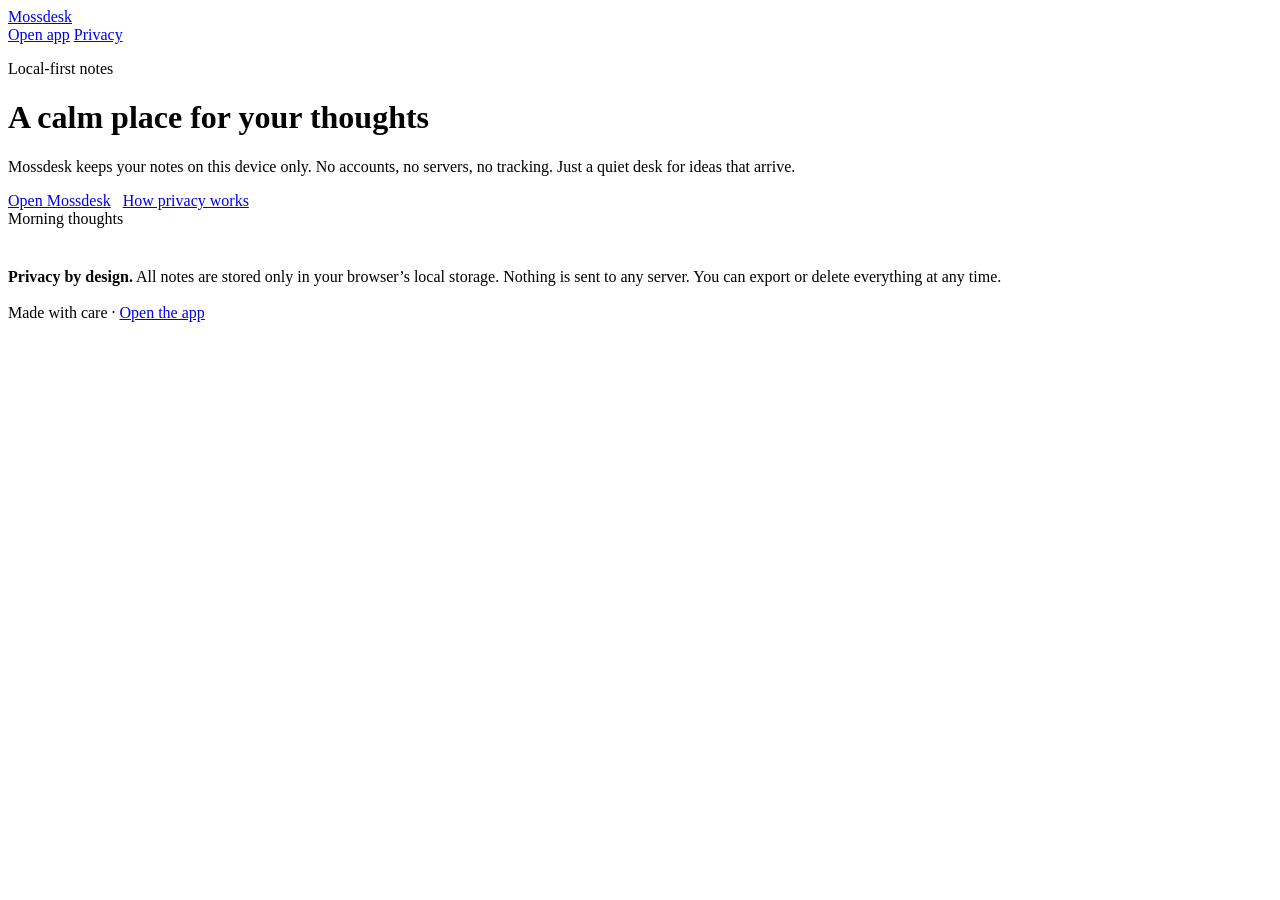
==== index.html @ 03d0a764 "Add files via upload" ====
<!DOCTYPE html>
<html lang="en">
<head>
  <meta charset="UTF-8" />
  <meta name="viewport" content="width=device-width, initial-scale=1" />
  <title>Mossdesk — A calm place for your thoughts</title>
  <meta name="description" content="Mossdesk is a quiet, local-first notes app. Your thoughts stay on your device. No accounts, no tracking, no cloud." />
  <link rel="preconnect" href="https://fonts.googleapis.com" />
  <link rel="preconnect" href="https://fonts.gstatic.com" crossorigin />
  <link href="https://fonts.googleapis.com/css2?family=Fraunces:opsz,wght@9..144,400;9..144,500;9..144,600&family=Source+Sans+3:wght@400;500;600&display=swap" rel="stylesheet" />
  <link rel="stylesheet" href="css/styles.css" />
</head>
<body>
  <div class="landing">
    <header class="landing-header">
      <a href="index.html" class="logo">Moss<span>desk</span></a>
      <nav class="landing-nav">
        <a href="app.html">Open app</a>
        <a href="#privacy">Privacy</a>
      </nav>
    </header>

    <main class="hero">
      <div class="hero-content">
        <p class="hero-eyebrow">Local-first notes</p>
        <h1>A calm place for your thoughts</h1>
        <p>
          Mossdesk keeps your notes on this device only.
          No accounts, no servers, no tracking.
          Just a quiet desk for ideas that arrive.
        </p>
        <div style="display: flex; gap: 0.75rem; flex-wrap: wrap;">
          <a href="app.html" class="btn btn-primary">Open Mossdesk</a>
          <a href="#privacy" class="btn btn-ghost">How privacy works</a>
        </div>
      </div>

      <div class="hero-visual" aria-hidden="true">
        <div class="hero-visual-header">
          <div class="hero-visual-dot"></div>
          <div class="hero-visual-dot"></div>
          <div class="hero-visual-dot"></div>
        </div>
        <div class="hero-visual-body">
          <div class="hero-note-title">Morning thoughts</div>
          <div class="hero-line long"></div>
          <div class="hero-line medium"></div>
          <div class="hero-line long"></div>
          <div class="hero-line short"></div>
          <div style="height: 1.5rem;"></div>
          <div class="hero-line medium"></div>
          <div class="hero-line long"></div>
          <div class="hero-line short"></div>
        </div>
      </div>
    </main>

    <footer class="landing-footer" id="privacy">
      <p>
        <strong>Privacy by design.</strong>
        All notes are stored only in your browser’s local storage.
        Nothing is sent to any server. You can export or delete everything at any time.
        <br /><br />
        Made with care · <a href="app.html">Open the app</a>
      </p>
    </footer>
  </div>
</body>
</html>
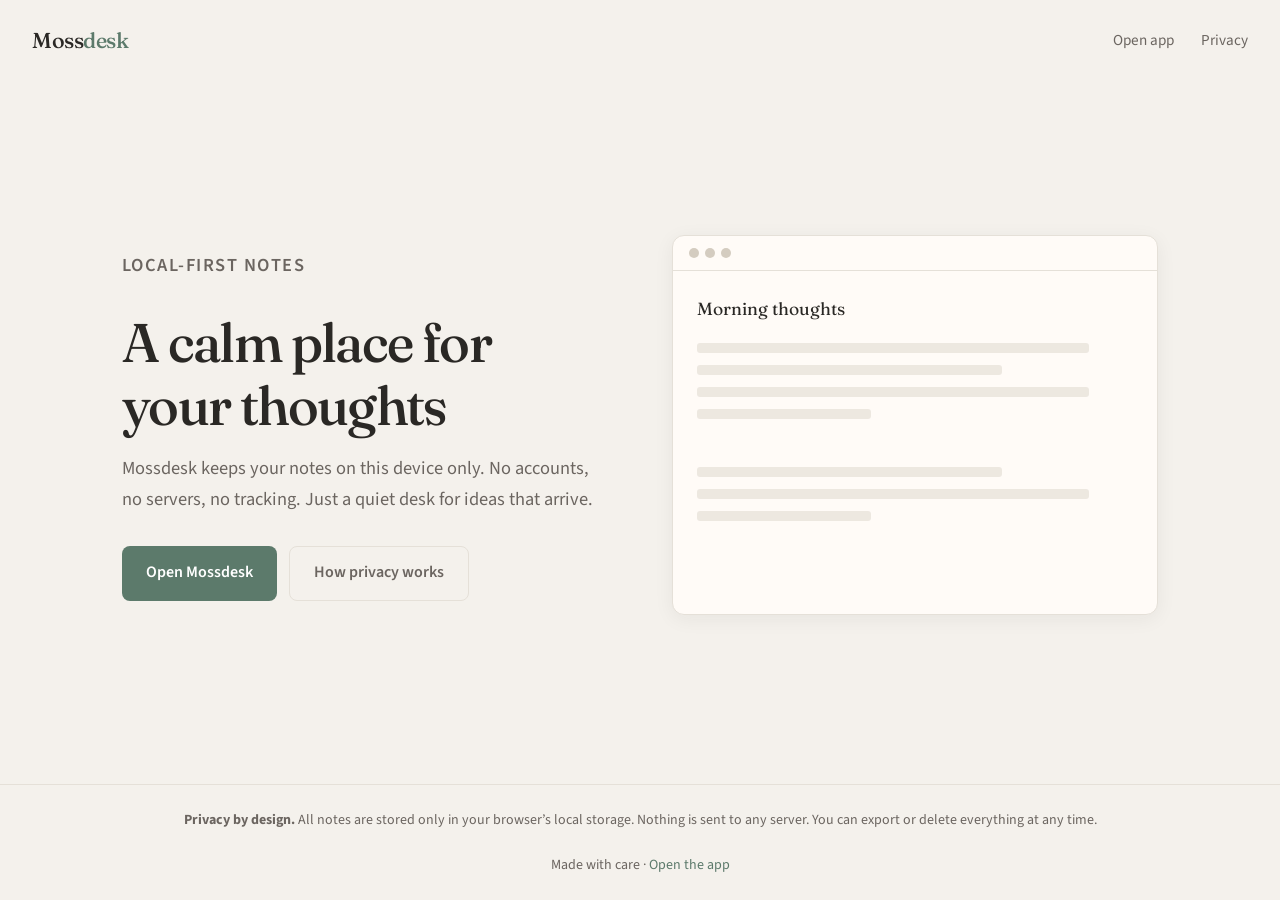
==== commit e73b6099: "Update index.html" ====
--- a/index.html
+++ b/index.html
@@ -8,7 +8,7 @@
   <link rel="preconnect" href="https://fonts.googleapis.com" />
   <link rel="preconnect" href="https://fonts.gstatic.com" crossorigin />
   <link href="https://fonts.googleapis.com/css2?family=Fraunces:opsz,wght@9..144,400;9..144,500;9..144,600&family=Source+Sans+3:wght@400;500;600&display=swap" rel="stylesheet" />
-  <link rel="stylesheet" href="css/styles.css" />
+  <link rel="stylesheet" href="styles.css" />
 </head>
 <body>
   <div class="landing">
@@ -66,4 +66,4 @@
     </footer>
   </div>
 </body>
-</html>+</html>
--- a/styles.css
+++ b/styles.css
@@ -0,0 +1,593 @@
+/* Mossdesk — Design tokens & styles
+   Calm, human, intentional. No AI defaults. */
+
+:root {
+  /* Color system — warm linen + muted sage */
+  --bg: #F4F1EC;
+  --surface: #FFFBF7;
+  --surface-elevated: #FFFFFF;
+  --text: #2A2825;
+  --text-muted: #6B6560;
+  --accent: #5C7A6B;
+  --accent-hover: #4A6557;
+  --accent-soft: #E8F0EC;
+  --border: #E5E0D8;
+  --border-strong: #D4CCC0;
+  --danger: #A65D4E;
+  --danger-soft: #F8EDE9;
+  --shadow-soft: 0 1px 3px rgba(42, 40, 37, 0.04), 0 4px 12px rgba(42, 40, 37, 0.03);
+  --shadow-lift: 0 4px 20px rgba(42, 40, 37, 0.06);
+
+  /* Typography */
+  --font-display: "Fraunces", Georgia, "Times New Roman", serif;
+  --font-body: "Source Sans 3", system-ui, -apple-system, sans-serif;
+  --font-mono: "IBM Plex Mono", ui-monospace, monospace;
+
+  /* Spacing scale */
+  --space-1: 0.25rem;
+  --space-2: 0.5rem;
+  --space-3: 0.75rem;
+  --space-4: 1rem;
+  --space-5: 1.5rem;
+  --space-6: 2rem;
+  --space-7: 3rem;
+  --space-8: 4rem;
+
+  /* Radii — soft but not bubbly */
+  --radius-sm: 4px;
+  --radius-md: 8px;
+  --radius-lg: 12px;
+
+  /* Transitions */
+  --ease: cubic-bezier(0.25, 0.1, 0.25, 1);
+}
+
+*,
+*::before,
+*::after {
+  box-sizing: border-box;
+  margin: 0;
+  padding: 0;
+}
+
+html {
+  font-size: 16px;
+  -webkit-font-smoothing: antialiased;
+  -moz-osx-font-smoothing: grayscale;
+}
+
+body {
+  font-family: var(--font-body);
+  background: var(--bg);
+  color: var(--text);
+  line-height: 1.6;
+  min-height: 100vh;
+}
+
+/* ---------- Landing page ---------- */
+
+.landing {
+  min-height: 100vh;
+  display: flex;
+  flex-direction: column;
+}
+
+.landing-header {
+  padding: var(--space-5) var(--space-6);
+  display: flex;
+  justify-content: space-between;
+  align-items: center;
+}
+
+.logo {
+  font-family: var(--font-display);
+  font-size: 1.35rem;
+  font-weight: 500;
+  color: var(--text);
+  text-decoration: none;
+  letter-spacing: -0.02em;
+}
+
+.logo span {
+  color: var(--accent);
+}
+
+.landing-nav a {
+  color: var(--text-muted);
+  text-decoration: none;
+  font-size: 0.95rem;
+  margin-left: var(--space-5);
+  transition: color 0.2s var(--ease);
+}
+
+.landing-nav a:hover {
+  color: var(--text);
+}
+
+.hero {
+  flex: 1;
+  display: grid;
+  grid-template-columns: 1fr 1fr;
+  gap: var(--space-8);
+  align-items: center;
+  padding: var(--space-7) var(--space-6) var(--space-8);
+  max-width: 1100px;
+  margin: 0 auto;
+  width: 100%;
+}
+
+.hero-content {
+  max-width: 480px;
+}
+
+.hero-eyebrow {
+  font-size: 0.85rem;
+  text-transform: uppercase;
+  letter-spacing: 0.08em;
+  color: var(--accent);
+  margin-bottom: var(--space-3);
+  font-weight: 600;
+}
+
+.hero h1 {
+  font-family: var(--font-display);
+  font-size: clamp(2.4rem, 5vw, 3.4rem);
+  font-weight: 500;
+  line-height: 1.15;
+  letter-spacing: -0.03em;
+  margin-bottom: var(--space-4);
+  color: var(--text);
+}
+
+.hero p {
+  font-size: 1.15rem;
+  color: var(--text-muted);
+  margin-bottom: var(--space-6);
+  line-height: 1.65;
+}
+
+.btn {
+  display: inline-flex;
+  align-items: center;
+  gap: var(--space-2);
+  padding: 0.85rem 1.5rem;
+  font-family: var(--font-body);
+  font-size: 1rem;
+  font-weight: 600;
+  border: none;
+  border-radius: var(--radius-md);
+  cursor: pointer;
+  text-decoration: none;
+  transition: background 0.2s var(--ease), transform 0.15s var(--ease);
+}
+
+.btn-primary {
+  background: var(--accent);
+  color: #fff;
+}
+
+.btn-primary:hover {
+  background: var(--accent-hover);
+  transform: translateY(-1px);
+}
+
+.btn-ghost {
+  background: transparent;
+  color: var(--text-muted);
+  border: 1px solid var(--border);
+}
+
+.btn-ghost:hover {
+  border-color: var(--border-strong);
+  color: var(--text);
+}
+
+.hero-visual {
+  position: relative;
+  height: 380px;
+  background: var(--surface);
+  border-radius: var(--radius-lg);
+  border: 1px solid var(--border);
+  box-shadow: var(--shadow-lift);
+  overflow: hidden;
+  display: flex;
+  flex-direction: column;
+}
+
+.hero-visual-header {
+  padding: var(--space-3) var(--space-4);
+  border-bottom: 1px solid var(--border);
+  display: flex;
+  gap: 6px;
+}
+
+.hero-visual-dot {
+  width: 10px;
+  height: 10px;
+  border-radius: 50%;
+  background: var(--border-strong);
+}
+
+.hero-visual-body {
+  flex: 1;
+  padding: var(--space-5);
+  display: flex;
+  flex-direction: column;
+  gap: var(--space-3);
+}
+
+.hero-line {
+  height: 10px;
+  background: var(--border);
+  border-radius: 3px;
+  opacity: 0.7;
+}
+
+.hero-line.short { width: 40%; }
+.hero-line.medium { width: 70%; }
+.hero-line.long { width: 90%; }
+
+.hero-note-title {
+  font-family: var(--font-display);
+  font-size: 1.1rem;
+  color: var(--text);
+  margin-bottom: var(--space-2);
+}
+
+.landing-footer {
+  padding: var(--space-5) var(--space-6);
+  text-align: center;
+  font-size: 0.875rem;
+  color: var(--text-muted);
+  border-top: 1px solid var(--border);
+}
+
+.landing-footer a {
+  color: var(--accent);
+  text-decoration: none;
+}
+
+/* ---------- App shell ---------- */
+
+.app {
+  display: grid;
+  grid-template-columns: 280px 1fr;
+  height: 100vh;
+  overflow: hidden;
+}
+
+/* Sidebar */
+.sidebar {
+  background: var(--surface);
+  border-right: 1px solid var(--border);
+  display: flex;
+  flex-direction: column;
+  min-width: 0;
+}
+
+.sidebar-header {
+  padding: var(--space-4) var(--space-4) var(--space-3);
+  display: flex;
+  align-items: center;
+  justify-content: space-between;
+  gap: var(--space-3);
+}
+
+.sidebar-logo {
+  font-family: var(--font-display);
+  font-size: 1.15rem;
+  font-weight: 500;
+  color: var(--text);
+  text-decoration: none;
+  letter-spacing: -0.02em;
+}
+
+.sidebar-logo span {
+  color: var(--accent);
+}
+
+.btn-icon {
+  width: 36px;
+  height: 36px;
+  display: flex;
+  align-items: center;
+  justify-content: center;
+  border: 1px solid var(--border);
+  background: var(--surface-elevated);
+  border-radius: var(--radius-md);
+  cursor: pointer;
+  color: var(--text-muted);
+  transition: all 0.15s var(--ease);
+}
+
+.btn-icon:hover {
+  border-color: var(--accent);
+  color: var(--accent);
+  background: var(--accent-soft);
+}
+
+.btn-icon svg {
+  width: 18px;
+  height: 18px;
+}
+
+.search-wrap {
+  padding: 0 var(--space-4) var(--space-3);
+}
+
+.search-input {
+  width: 100%;
+  padding: 0.6rem 0.85rem;
+  font-family: var(--font-body);
+  font-size: 0.9rem;
+  border: 1px solid var(--border);
+  border-radius: var(--radius-md);
+  background: var(--bg);
+  color: var(--text);
+  outline: none;
+  transition: border-color 0.15s var(--ease);
+}
+
+.search-input::placeholder {
+  color: var(--text-muted);
+}
+
+.search-input:focus {
+  border-color: var(--accent);
+}
+
+.notes-list {
+  flex: 1;
+  overflow-y: auto;
+  padding: var(--space-2) var(--space-3) var(--space-4);
+}
+
+.note-item {
+  padding: var(--space-3) var(--space-3);
+  border-radius: var(--radius-md);
+  cursor: pointer;
+  margin-bottom: 2px;
+  transition: background 0.15s var(--ease);
+  border: 1px solid transparent;
+}
+
+.note-item:hover {
+  background: var(--bg);
+}
+
+.note-item.active {
+  background: var(--accent-soft);
+  border-color: transparent;
+}
+
+.note-item-title {
+  font-size: 0.95rem;
+  font-weight: 600;
+  color: var(--text);
+  white-space: nowrap;
+  overflow: hidden;
+  text-overflow: ellipsis;
+  margin-bottom: 2px;
+}
+
+.note-item-preview {
+  font-size: 0.8rem;
+  color: var(--text-muted);
+  white-space: nowrap;
+  overflow: hidden;
+  text-overflow: ellipsis;
+}
+
+.note-item-date {
+  font-size: 0.75rem;
+  color: var(--text-muted);
+  margin-top: 4px;
+  opacity: 0.8;
+}
+
+.empty-list {
+  padding: var(--space-6) var(--space-4);
+  text-align: center;
+  color: var(--text-muted);
+  font-size: 0.9rem;
+  line-height: 1.5;
+}
+
+.sidebar-footer {
+  padding: var(--space-3) var(--space-4);
+  border-top: 1px solid var(--border);
+  display: flex;
+  gap: var(--space-2);
+}
+
+.sidebar-footer .btn {
+  flex: 1;
+  justify-content: center;
+  padding: 0.55rem 0.75rem;
+  font-size: 0.85rem;
+}
+
+/* Editor area */
+.editor-area {
+  display: flex;
+  flex-direction: column;
+  background: var(--bg);
+  min-width: 0;
+}
+
+.editor-toolbar {
+  padding: var(--space-3) var(--space-5);
+  display: flex;
+  align-items: center;
+  justify-content: space-between;
+  border-bottom: 1px solid var(--border);
+  background: var(--surface);
+  gap: var(--space-3);
+}
+
+.editor-meta {
+  font-size: 0.8rem;
+  color: var(--text-muted);
+}
+
+.editor-actions {
+  display: flex;
+  gap: var(--space-2);
+}
+
+.editor-body {
+  flex: 1;
+  display: flex;
+  flex-direction: column;
+  padding: var(--space-6) var(--space-7);
+  overflow-y: auto;
+  max-width: 720px;
+  width: 100%;
+  margin: 0 auto;
+}
+
+.note-title-input {
+  font-family: var(--font-display);
+  font-size: 1.85rem;
+  font-weight: 500;
+  border: none;
+  background: transparent;
+  color: var(--text);
+  outline: none;
+  width: 100%;
+  margin-bottom: var(--space-4);
+  letter-spacing: -0.02em;
+  line-height: 1.25;
+}
+
+.note-title-input::placeholder {
+  color: var(--border-strong);
+}
+
+.note-content {
+  flex: 1;
+  font-family: var(--font-body);
+  font-size: 1.05rem;
+  line-height: 1.7;
+  border: none;
+  background: transparent;
+  color: var(--text);
+  outline: none;
+  resize: none;
+  width: 100%;
+  min-height: 300px;
+}
+
+.note-content::placeholder {
+  color: var(--text-muted);
+  opacity: 0.7;
+}
+
+.empty-editor {
+  flex: 1;
+  display: flex;
+  flex-direction: column;
+  align-items: center;
+  justify-content: center;
+  text-align: center;
+  padding: var(--space-8);
+  color: var(--text-muted);
+}
+
+.empty-editor h2 {
+  font-family: var(--font-display);
+  font-size: 1.5rem;
+  font-weight: 500;
+  color: var(--text);
+  margin-bottom: var(--space-3);
+}
+
+.empty-editor p {
+  max-width: 320px;
+  margin-bottom: var(--space-5);
+  line-height: 1.55;
+}
+
+/* Privacy note */
+.privacy-badge {
+  font-size: 0.75rem;
+  color: var(--text-muted);
+  display: flex;
+  align-items: center;
+  gap: 6px;
+}
+
+.privacy-badge::before {
+  content: "";
+  width: 6px;
+  height: 6px;
+  border-radius: 50%;
+  background: var(--accent);
+}
+
+/* Responsive */
+@media (max-width: 800px) {
+  .hero {
+    grid-template-columns: 1fr;
+    padding: var(--space-6) var(--space-4);
+  }
+
+  .hero-visual {
+    display: none;
+  }
+
+  .app {
+    grid-template-columns: 1fr;
+  }
+
+  .sidebar {
+    position: fixed;
+    inset: 0;
+    z-index: 100;
+    transform: translateX(-100%);
+    transition: transform 0.25s var(--ease);
+    width: 85%;
+    max-width: 320px;
+  }
+
+  .sidebar.open {
+    transform: translateX(0);
+  }
+
+  .editor-body {
+    padding: var(--space-5) var(--space-4);
+  }
+
+  .mobile-menu-btn {
+    display: flex !important;
+  }
+}
+
+.mobile-menu-btn {
+  display: none;
+}
+
+/* Overlay for mobile sidebar */
+.sidebar-overlay {
+  display: none;
+  position: fixed;
+  inset: 0;
+  background: rgba(42, 40, 37, 0.3);
+  z-index: 99;
+}
+
+.sidebar-overlay.visible {
+  display: block;
+}
+
+/* Utility */
+.sr-only {
+  position: absolute;
+  width: 1px;
+  height: 1px;
+  padding: 0;
+  margin: -1px;
+  overflow: hidden;
+  clip: rect(0, 0, 0, 0);
+  border: 0;
+}
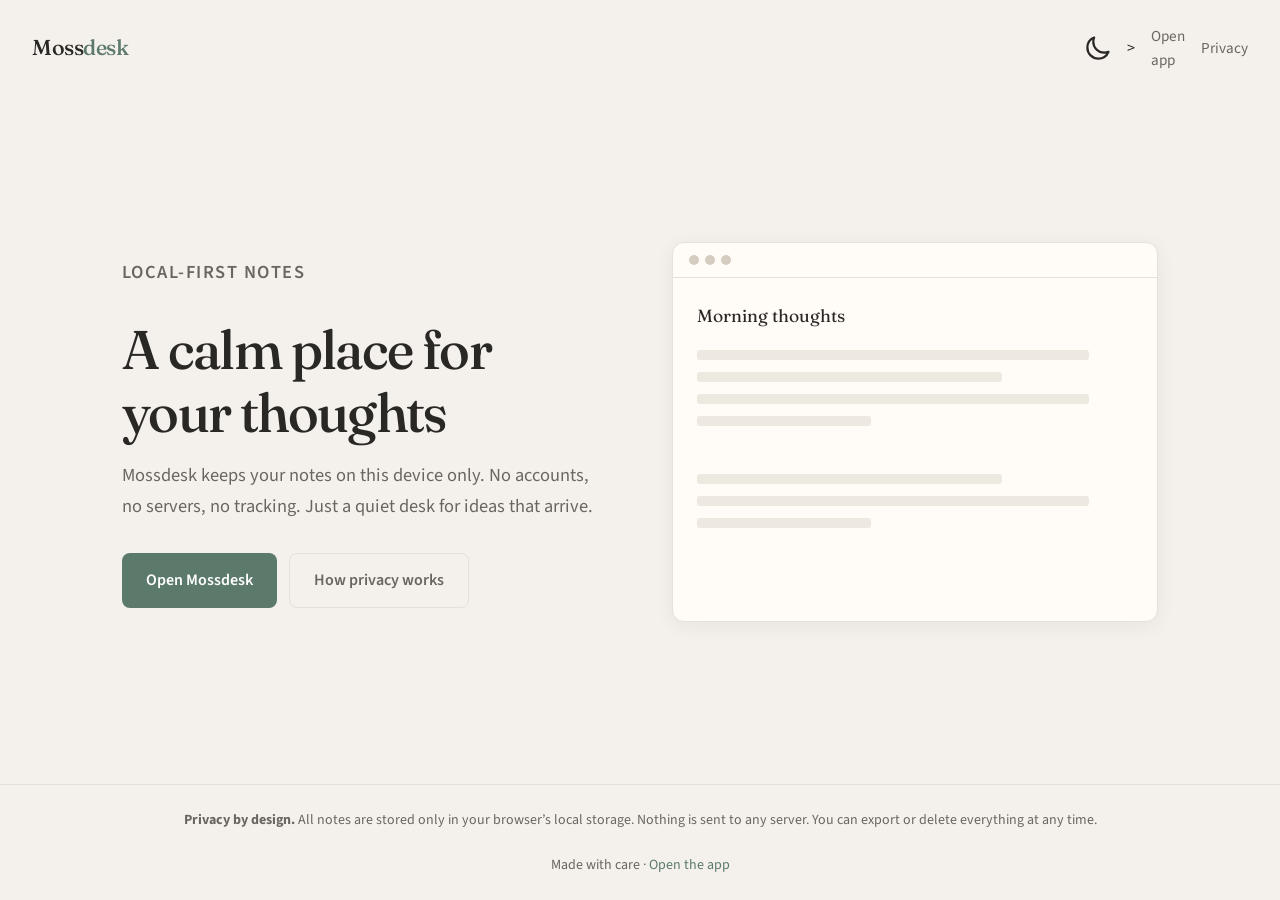
==== commit f39b5b90: "Update index.html" ====
--- a/index.html
+++ b/index.html
@@ -14,7 +14,11 @@
   <div class="landing">
     <header class="landing-header">
       <a href="index.html" class="logo">Moss<span>desk</span></a>
-      <nav class="landing-nav">
+      <nav class="landing-nav"<button class="theme-toggle" data-theme-toggle title="Toggle dark mode" aria-label="Toggle dark mode">
+  <svg xmlns="http://www.w3.org/2000/svg" fill="none" viewBox="0 0 24 24" stroke="currentColor" stroke-width="2">
+    <path stroke-linecap="round" stroke-linejoin="round" d="M21.752 15.002A9.72 9.72 0 0118 15.75c-5.385 0-9.75-4.365-9.75-9.75 0-1.33.266-2.597.748-3.752A9.753 9.753 0 003 11.25C3 16.635 7.365 21 12.75 21a9.753 9.753 0 009.002-5.998z" />
+  </svg>
+</button>>
         <a href="app.html">Open app</a>
         <a href="#privacy">Privacy</a>
       </nav>
--- a/styles.css
+++ b/styles.css
@@ -1,8 +1,8 @@
 /* Mossdesk — Design tokens & styles
-   Calm, human, intentional. No AI defaults. */
+   Calm, human, intentional. With dark mode. */
 
 :root {
-  /* Color system — warm linen + muted sage */
+  /* Light theme (default) */
   --bg: #F4F1EC;
   --surface: #FFFBF7;
   --surface-elevated: #FFFFFF;
@@ -18,12 +18,10 @@
   --shadow-soft: 0 1px 3px rgba(42, 40, 37, 0.04), 0 4px 12px rgba(42, 40, 37, 0.03);
   --shadow-lift: 0 4px 20px rgba(42, 40, 37, 0.06);
 
-  /* Typography */
   --font-display: "Fraunces", Georgia, "Times New Roman", serif;
   --font-body: "Source Sans 3", system-ui, -apple-system, sans-serif;
   --font-mono: "IBM Plex Mono", ui-monospace, monospace;
 
-  /* Spacing scale */
   --space-1: 0.25rem;
   --space-2: 0.5rem;
   --space-3: 0.75rem;
@@ -33,13 +31,49 @@
   --space-7: 3rem;
   --space-8: 4rem;
 
-  /* Radii — soft but not bubbly */
   --radius-sm: 4px;
   --radius-md: 8px;
   --radius-lg: 12px;
 
-  /* Transitions */
   --ease: cubic-bezier(0.25, 0.1, 0.25, 1);
+}
+
+/* Dark theme */
+[data-theme="dark"] {
+  --bg: #1C1B19;
+  --surface: #252320;
+  --surface-elevated: #2E2C29;
+  --text: #F0EDE8;
+  --text-muted: #A09A92;
+  --accent: #7A9A88;
+  --accent-hover: #8FAE9C;
+  --accent-soft: #2A332E;
+  --border: #3A3732;
+  --border-strong: #4A4640;
+  --danger: #C47A6C;
+  --danger-soft: #3A2A26;
+  --shadow-soft: 0 1px 3px rgba(0, 0, 0, 0.2), 0 4px 12px rgba(0, 0, 0, 0.15);
+  --shadow-lift: 0 4px 20px rgba(0, 0, 0, 0.25);
+}
+
+/* Respect system preference if no manual choice yet */
+@media (prefers-color-scheme: dark) {
+  :root:not([data-theme="light"]) {
+    --bg: #1C1B19;
+    --surface: #252320;
+    --surface-elevated: #2E2C29;
+    --text: #F0EDE8;
+    --text-muted: #A09A92;
+    --accent: #7A9A88;
+    --accent-hover: #8FAE9C;
+    --accent-soft: #2A332E;
+    --border: #3A3732;
+    --border-strong: #4A4640;
+    --danger: #C47A6C;
+    --danger-soft: #3A2A26;
+    --shadow-soft: 0 1px 3px rgba(0, 0, 0, 0.2), 0 4px 12px rgba(0, 0, 0, 0.15);
+    --shadow-lift: 0 4px 20px rgba(0, 0, 0, 0.25);
+  }
 }
 
 *,
@@ -62,6 +96,7 @@
   color: var(--text);
   line-height: 1.6;
   min-height: 100vh;
+  transition: background 0.25s var(--ease), color 0.25s var(--ease);
 }
 
 /* ---------- Landing page ---------- */
@@ -92,16 +127,46 @@
   color: var(--accent);
 }
 
+.landing-nav {
+  display: flex;
+  align-items: center;
+  gap: var(--space-4);
+}
+
 .landing-nav a {
   color: var(--text-muted);
   text-decoration: none;
   font-size: 0.95rem;
-  margin-left: var(--space-5);
   transition: color 0.2s var(--ease);
 }
 
 .landing-nav a:hover {
   color: var(--text);
+}
+
+.theme-toggle {
+  width: 36px;
+  height: 36px;
+  display: flex;
+  align-items: center;
+  justify-content: center;
+  border: 1px solid var(--border);
+  background: var(--surface-elevated);
+  border-radius: var(--radius-md);
+  cursor: pointer;
+  color: var(--text-muted);
+  transition: all 0.15s var(--ease);
+}
+
+.theme-toggle:hover {
+  border-color: var(--accent);
+  color: var(--accent);
+  background: var(--accent-soft);
+}
+
+.theme-toggle svg {
+  width: 18px;
+  height: 18px;
 }
 
 .hero {
@@ -256,7 +321,6 @@
   overflow: hidden;
 }
 
-/* Sidebar */
 .sidebar {
   background: var(--surface);
   border-right: 1px solid var(--border);
@@ -407,7 +471,6 @@
   font-size: 0.85rem;
 }
 
-/* Editor area */
 .editor-area {
   display: flex;
   flex-direction: column;
@@ -433,6 +496,7 @@
 .editor-actions {
   display: flex;
   gap: var(--space-2);
+  align-items: center;
 }
 
 .editor-body {
@@ -508,7 +572,6 @@
   line-height: 1.55;
 }
 
-/* Privacy note */
 .privacy-badge {
   font-size: 0.75rem;
   color: var(--text-muted);
@@ -567,7 +630,6 @@
   display: none;
 }
 
-/* Overlay for mobile sidebar */
 .sidebar-overlay {
   display: none;
   position: fixed;
@@ -576,11 +638,14 @@
   z-index: 99;
 }
 
+[data-theme="dark"] .sidebar-overlay {
+  background: rgba(0, 0, 0, 0.5);
+}
+
 .sidebar-overlay.visible {
   display: block;
 }
 
-/* Utility */
 .sr-only {
   position: absolute;
   width: 1px;
@@ -590,4 +655,4 @@
   overflow: hidden;
   clip: rect(0, 0, 0, 0);
   border: 0;
-}+}
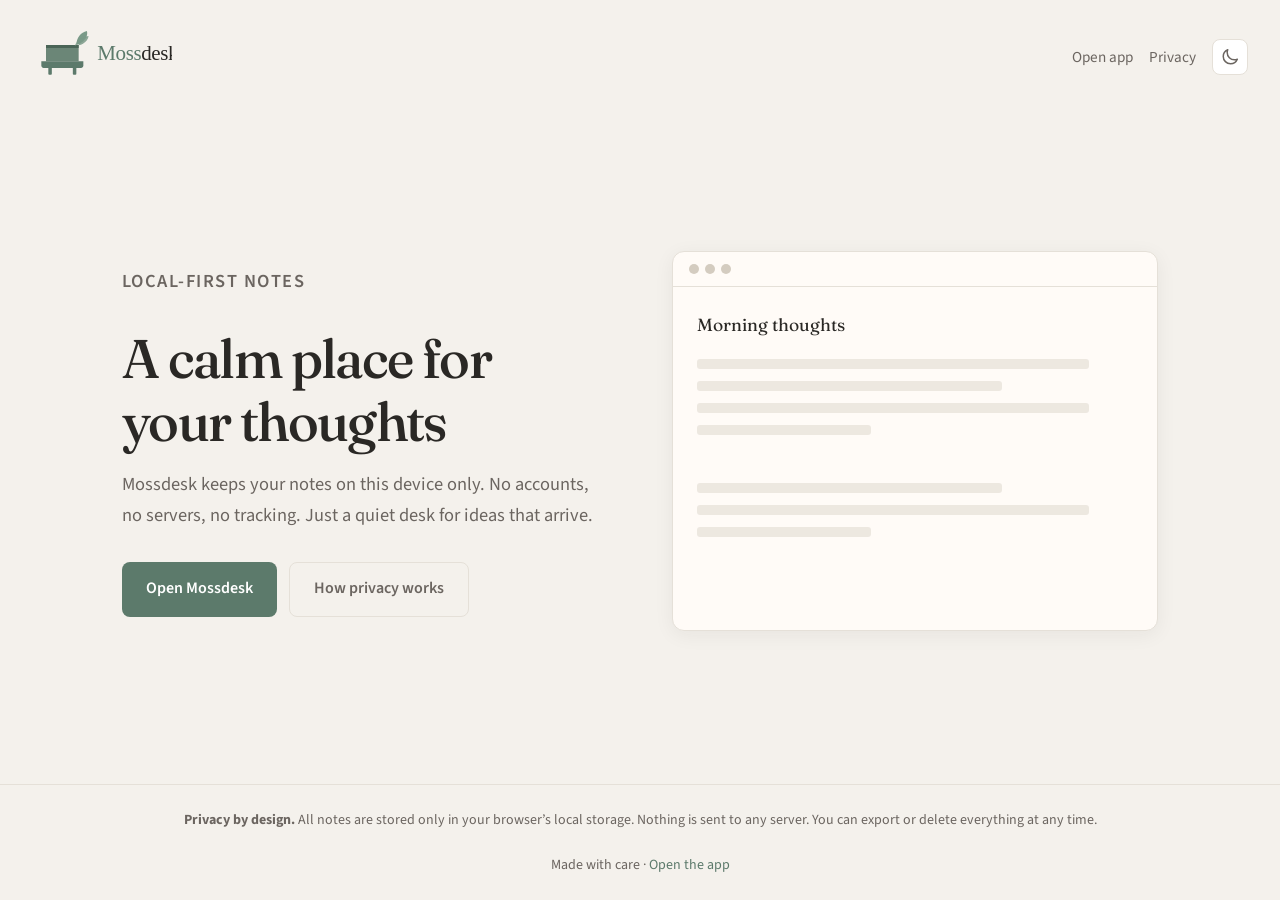
==== commit a4514d89: "Add Mossdesk logo (SVG) and integrate into landing + app headers. Fix broken theme-toggle markup." ====
--- a/index.html
+++ b/index.html
@@ -5,6 +5,7 @@
   <meta name="viewport" content="width=device-width, initial-scale=1" />
   <title>Mossdesk — A calm place for your thoughts</title>
   <meta name="description" content="Mossdesk is a quiet, local-first notes app. Your thoughts stay on your device. No accounts, no tracking, no cloud." />
+  <link rel="icon" href="logo.svg" type="image/svg+xml" />
   <link rel="preconnect" href="https://fonts.googleapis.com" />
   <link rel="preconnect" href="https://fonts.gstatic.com" crossorigin />
   <link href="https://fonts.googleapis.com/css2?family=Fraunces:opsz,wght@9..144,400;9..144,500;9..144,600&family=Source+Sans+3:wght@400;500;600&display=swap" rel="stylesheet" />
@@ -13,14 +14,17 @@
 <body>
   <div class="landing">
     <header class="landing-header">
-      <a href="index.html" class="logo">Moss<span>desk</span></a>
-      <nav class="landing-nav"<button class="theme-toggle" data-theme-toggle title="Toggle dark mode" aria-label="Toggle dark mode">
-  <svg xmlns="http://www.w3.org/2000/svg" fill="none" viewBox="0 0 24 24" stroke="currentColor" stroke-width="2">
-    <path stroke-linecap="round" stroke-linejoin="round" d="M21.752 15.002A9.72 9.72 0 0118 15.75c-5.385 0-9.75-4.365-9.75-9.75 0-1.33.266-2.597.748-3.752A9.753 9.753 0 003 11.25C3 16.635 7.365 21 12.75 21a9.753 9.753 0 009.002-5.998z" />
-  </svg>
-</button>>
+      <a href="index.html" class="logo" aria-label="Mossdesk home">
+        <img src="logo.svg" alt="Mossdesk" class="logo-img" width="140" height="56" />
+      </a>
+      <nav class="landing-nav">
         <a href="app.html">Open app</a>
         <a href="#privacy">Privacy</a>
+        <button class="theme-toggle" data-theme-toggle title="Toggle dark mode" aria-label="Toggle dark mode">
+          <svg xmlns="http://www.w3.org/2000/svg" fill="none" viewBox="0 0 24 24" stroke="currentColor" stroke-width="2">
+            <path stroke-linecap="round" stroke-linejoin="round" d="M21.752 15.002A9.72 9.72 0 0118 15.75c-5.385 0-9.75-4.365-9.75-9.75 0-1.33.266-2.597.748-3.752A9.753 9.753 0 003 11.25C3 16.635 7.365 21 12.75 21a9.753 9.753 0 009.002-5.998z" />
+          </svg>
+        </button>
       </nav>
     </header>
 
@@ -69,5 +73,31 @@
       </p>
     </footer>
   </div>
+
+  <script>
+    // Theme toggle (shared with app)
+    (function () {
+      function initTheme() {
+        const stored = localStorage.getItem("mossdesk-theme");
+        if (stored === "dark" || stored === "light") {
+          document.documentElement.setAttribute("data-theme", stored);
+        }
+      }
+      function toggleTheme() {
+        const current = document.documentElement.getAttribute("data-theme");
+        const systemDark = window.matchMedia("(prefers-color-scheme: dark)").matches;
+        let next;
+        if (current === "dark") next = "light";
+        else if (current === "light") next = "dark";
+        else next = systemDark ? "light" : "dark";
+        document.documentElement.setAttribute("data-theme", next);
+        localStorage.setItem("mossdesk-theme", next);
+      }
+      initTheme();
+      document.querySelectorAll("[data-theme-toggle]").forEach((btn) => {
+        btn.addEventListener("click", toggleTheme);
+      });
+    })();
+  </script>
 </body>
 </html>
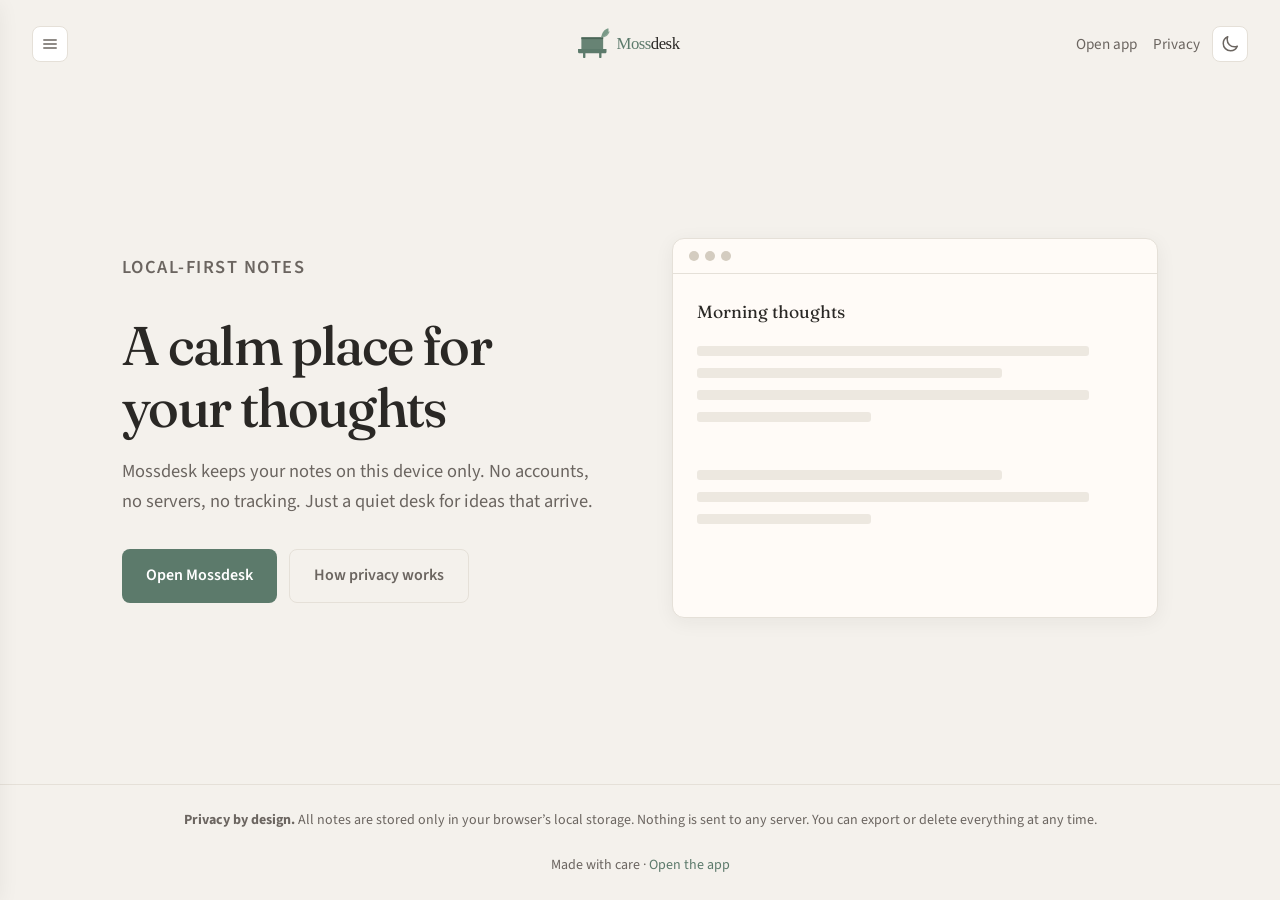
==== commit 47948e92: "Fix mobile header: centered logo, side menu for Open app / Privacy, prevent name cutoff" ====
--- a/index.html
+++ b/index.html
@@ -13,19 +13,45 @@
 </head>
 <body>
   <div class="landing">
+    <!-- Mobile side menu -->
+    <div id="nav-overlay" class="nav-overlay" hidden></div>
+    <aside id="side-nav" class="side-nav" aria-hidden="true">
+      <div class="side-nav-header">
+        <span class="side-nav-title">Menu</span>
+        <button id="nav-close" class="btn-icon" aria-label="Close menu">
+          <svg xmlns="http://www.w3.org/2000/svg" fill="none" viewBox="0 0 24 24" stroke="currentColor" stroke-width="2">
+            <path stroke-linecap="round" stroke-linejoin="round" d="M6 18L18 6M6 6l12 12" />
+          </svg>
+        </button>
+      </div>
+      <nav class="side-nav-links">
+        <a href="app.html" class="side-nav-link">Open app</a>
+        <a href="#privacy" class="side-nav-link" id="nav-privacy">Privacy</a>
+      </nav>
+    </aside>
+
     <header class="landing-header">
+      <button id="nav-open" class="btn-icon header-menu-btn" aria-label="Open menu">
+        <svg xmlns="http://www.w3.org/2000/svg" fill="none" viewBox="0 0 24 24" stroke="currentColor" stroke-width="2">
+          <path stroke-linecap="round" stroke-linejoin="round" d="M3.75 6.75h16.5M3.75 12h16.5m-16.5 5.25h16.5" />
+        </svg>
+      </button>
+
       <a href="index.html" class="logo" aria-label="Mossdesk home">
-        <img src="logo.svg" alt="Mossdesk" class="logo-img" width="140" height="56" />
+        <img src="logo.svg" alt="Mossdesk" class="logo-img" width="160" height="48" />
       </a>
-      <nav class="landing-nav">
-        <a href="app.html">Open app</a>
-        <a href="#privacy">Privacy</a>
+
+      <div class="header-right">
+        <nav class="landing-nav desktop-nav">
+          <a href="app.html">Open app</a>
+          <a href="#privacy">Privacy</a>
+        </nav>
         <button class="theme-toggle" data-theme-toggle title="Toggle dark mode" aria-label="Toggle dark mode">
           <svg xmlns="http://www.w3.org/2000/svg" fill="none" viewBox="0 0 24 24" stroke="currentColor" stroke-width="2">
             <path stroke-linecap="round" stroke-linejoin="round" d="M21.752 15.002A9.72 9.72 0 0118 15.75c-5.385 0-9.75-4.365-9.75-9.75 0-1.33.266-2.597.748-3.752A9.753 9.753 0 003 11.25C3 16.635 7.365 21 12.75 21a9.753 9.753 0 009.002-5.998z" />
           </svg>
         </button>
-      </nav>
+      </div>
     </header>
 
     <main class="hero">
@@ -75,8 +101,8 @@
   </div>
 
   <script>
-    // Theme toggle (shared with app)
     (function () {
+      // Theme
       function initTheme() {
         const stored = localStorage.getItem("mossdesk-theme");
         if (stored === "dark" || stored === "light") {
@@ -86,17 +112,36 @@
       function toggleTheme() {
         const current = document.documentElement.getAttribute("data-theme");
         const systemDark = window.matchMedia("(prefers-color-scheme: dark)").matches;
-        let next;
-        if (current === "dark") next = "light";
-        else if (current === "light") next = "dark";
-        else next = systemDark ? "light" : "dark";
+        let next = current === "dark" ? "light" : current === "light" ? "dark" : (systemDark ? "light" : "dark");
         document.documentElement.setAttribute("data-theme", next);
         localStorage.setItem("mossdesk-theme", next);
       }
       initTheme();
-      document.querySelectorAll("[data-theme-toggle]").forEach((btn) => {
-        btn.addEventListener("click", toggleTheme);
-      });
+      document.querySelectorAll("[data-theme-toggle]").forEach((btn) => btn.addEventListener("click", toggleTheme));
+
+      // Side nav
+      const sideNav = document.getElementById("side-nav");
+      const overlay = document.getElementById("nav-overlay");
+      const openBtn = document.getElementById("nav-open");
+      const closeBtn = document.getElementById("nav-close");
+
+      function openNav() {
+        sideNav.classList.add("open");
+        sideNav.setAttribute("aria-hidden", "false");
+        overlay.hidden = false;
+        overlay.classList.add("visible");
+      }
+      function closeNav() {
+        sideNav.classList.remove("open");
+        sideNav.setAttribute("aria-hidden", "true");
+        overlay.classList.remove("visible");
+        setTimeout(() => { overlay.hidden = true; }, 250);
+      }
+
+      openBtn.addEventListener("click", openNav);
+      closeBtn.addEventListener("click", closeNav);
+      overlay.addEventListener("click", closeNav);
+      document.getElementById("nav-privacy").addEventListener("click", closeNav);
     })();
   </script>
 </body>
--- a/styles.css
+++ b/styles.css
@@ -2,7 +2,6 @@
    Calm, human, intentional. With dark mode. */
 
 :root {
-  /* Light theme (default) */
   --bg: #F4F1EC;
   --surface: #FFFBF7;
   --surface-elevated: #FFFFFF;
@@ -34,11 +33,9 @@
   --radius-sm: 4px;
   --radius-md: 8px;
   --radius-lg: 12px;
-
   --ease: cubic-bezier(0.25, 0.1, 0.25, 1);
 }
 
-/* Dark theme */
 [data-theme="dark"] {
   --bg: #1C1B19;
   --surface: #252320;
@@ -56,7 +53,6 @@
   --shadow-lift: 0 4px 20px rgba(0, 0, 0, 0.25);
 }
 
-/* Respect system preference if no manual choice yet */
 @media (prefers-color-scheme: dark) {
   :root:not([data-theme="light"]) {
     --bg: #1C1B19;
@@ -99,7 +95,28 @@
   transition: background 0.25s var(--ease), color 0.25s var(--ease);
 }
 
-/* ---------- Landing page ---------- */
+/* ---------- Logo ---------- */
+
+.logo-img {
+  display: block;
+  height: 40px;
+  width: auto;
+  max-width: 160px;
+}
+
+.logo-img--sm {
+  height: 32px;
+  max-width: 130px;
+}
+
+.logo,
+.sidebar-logo {
+  display: flex;
+  align-items: center;
+  text-decoration: none;
+}
+
+/* ---------- Landing header ---------- */
 
 .landing {
   min-height: 100vh;
@@ -108,39 +125,44 @@
 }
 
 .landing-header {
-  padding: var(--space-5) var(--space-6);
-  display: flex;
-  justify-content: space-between;
-  align-items: center;
-}
-
-.logo {
-  font-family: var(--font-display);
-  font-size: 1.35rem;
-  font-weight: 500;
-  color: var(--text);
-  text-decoration: none;
-  letter-spacing: -0.02em;
-}
-
-.logo span {
-  color: var(--accent);
-}
-
-.landing-nav {
-  display: flex;
+  padding: var(--space-4) var(--space-5);
+  display: grid;
+  grid-template-columns: 40px 1fr 40px;
+  align-items: center;
+  gap: var(--space-3);
+  position: relative;
+}
+
+.landing-header .logo {
+  justify-self: center;
+}
+
+.header-menu-btn {
+  justify-self: start;
+}
+
+.header-right {
+  justify-self: end;
+  display: flex;
+  align-items: center;
+  gap: var(--space-3);
+}
+
+.desktop-nav {
+  display: none;
   align-items: center;
   gap: var(--space-4);
 }
 
-.landing-nav a {
+.desktop-nav a {
   color: var(--text-muted);
   text-decoration: none;
   font-size: 0.95rem;
   transition: color 0.2s var(--ease);
-}
-
-.landing-nav a:hover {
+  white-space: nowrap;
+}
+
+.desktop-nav a:hover {
   color: var(--text);
 }
 
@@ -156,6 +178,7 @@
   cursor: pointer;
   color: var(--text-muted);
   transition: all 0.15s var(--ease);
+  flex-shrink: 0;
 }
 
 .theme-toggle:hover {
@@ -168,6 +191,109 @@
   width: 18px;
   height: 18px;
 }
+
+/* Side nav (mobile menu) */
+
+.nav-overlay {
+  position: fixed;
+  inset: 0;
+  background: rgba(42, 40, 37, 0.35);
+  z-index: 200;
+  opacity: 0;
+  transition: opacity 0.25s var(--ease);
+}
+
+.nav-overlay.visible {
+  opacity: 1;
+}
+
+[data-theme="dark"] .nav-overlay {
+  background: rgba(0, 0, 0, 0.5);
+}
+
+.side-nav {
+  position: fixed;
+  top: 0;
+  left: 0;
+  bottom: 0;
+  width: 280px;
+  max-width: 85vw;
+  background: var(--surface);
+  z-index: 210;
+  transform: translateX(-100%);
+  transition: transform 0.25s var(--ease);
+  display: flex;
+  flex-direction: column;
+  box-shadow: var(--shadow-lift);
+}
+
+.side-nav.open {
+  transform: translateX(0);
+}
+
+.side-nav-header {
+  display: flex;
+  align-items: center;
+  justify-content: space-between;
+  padding: var(--space-4);
+  border-bottom: 1px solid var(--border);
+}
+
+.side-nav-title {
+  font-family: var(--font-display);
+  font-size: 1.1rem;
+  font-weight: 500;
+  color: var(--text);
+}
+
+.side-nav-links {
+  padding: var(--space-4);
+  display: flex;
+  flex-direction: column;
+  gap: var(--space-1);
+}
+
+.side-nav-link {
+  display: block;
+  padding: var(--space-3) var(--space-4);
+  color: var(--text);
+  text-decoration: none;
+  font-size: 1.05rem;
+  font-weight: 500;
+  border-radius: var(--radius-md);
+  transition: background 0.15s var(--ease);
+}
+
+.side-nav-link:hover {
+  background: var(--accent-soft);
+  color: var(--accent);
+}
+
+/* Desktop header layout */
+@media (min-width: 801px) {
+  .landing-header {
+    grid-template-columns: 1fr auto 1fr;
+    padding: var(--space-5) var(--space-6);
+  }
+
+  .header-menu-btn {
+    display: none;
+  }
+
+  .landing-header .logo {
+    justify-self: start;
+  }
+
+  .header-right {
+    justify-self: end;
+  }
+
+  .desktop-nav {
+    display: flex;
+  }
+}
+
+/* ---------- Hero ---------- */
 
 .hero {
   flex: 1;
@@ -337,19 +463,6 @@
   gap: var(--space-3);
 }
 
-.sidebar-logo {
-  font-family: var(--font-display);
-  font-size: 1.15rem;
-  font-weight: 500;
-  color: var(--text);
-  text-decoration: none;
-  letter-spacing: -0.02em;
-}
-
-.sidebar-logo span {
-  color: var(--accent);
-}
-
 .btn-icon {
   width: 36px;
   height: 36px;
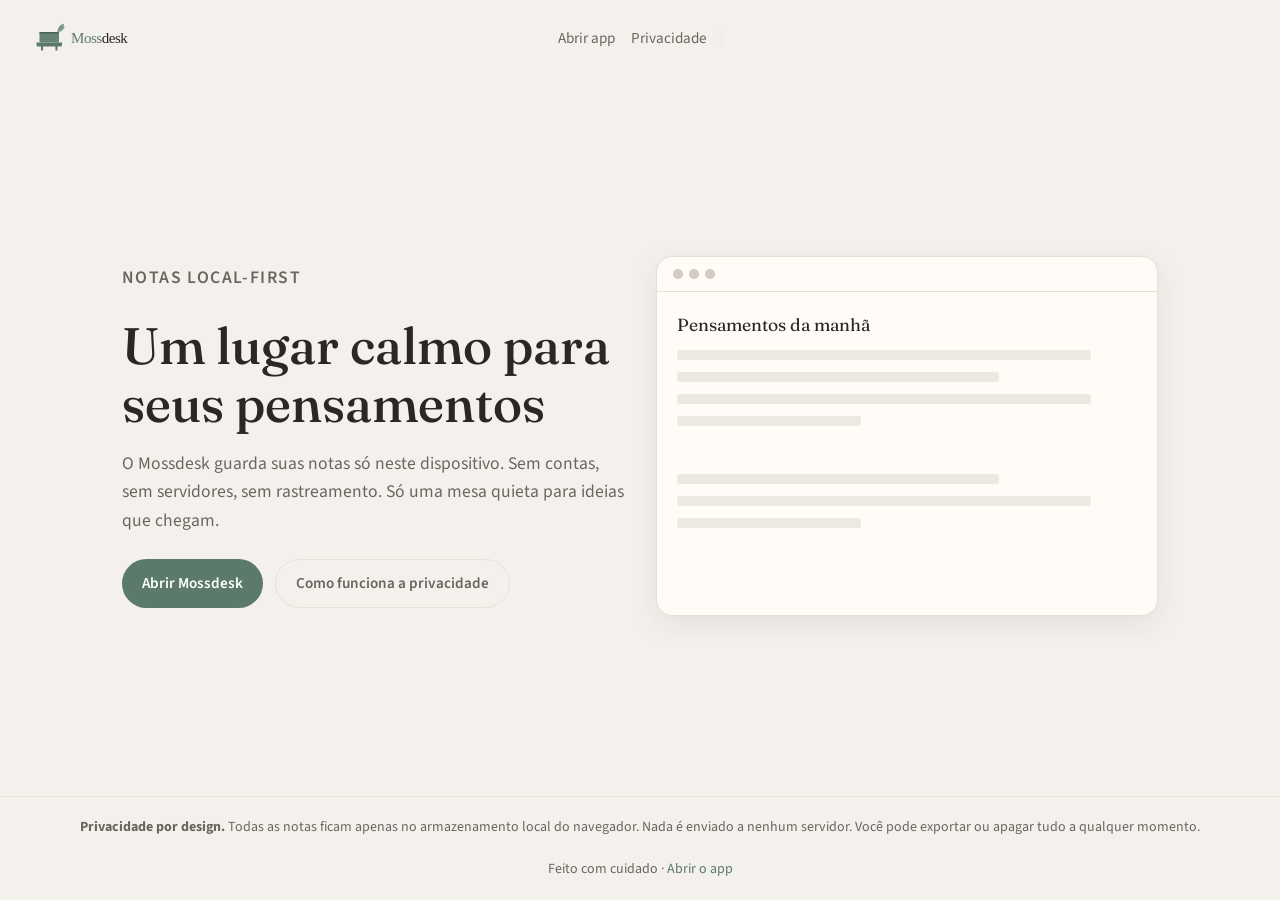
==== commit 1259fdd9: "Add favicon, PWA icons meta, and web manifest for Add to Home Screen" ====
--- a/index.html
+++ b/index.html
@@ -1,11 +1,19 @@
 <!DOCTYPE html>
-<html lang="en">
+<html lang="pt-BR">
 <head>
   <meta charset="UTF-8" />
   <meta name="viewport" content="width=device-width, initial-scale=1" />
-  <title>Mossdesk — A calm place for your thoughts</title>
-  <meta name="description" content="Mossdesk is a quiet, local-first notes app. Your thoughts stay on your device. No accounts, no tracking, no cloud." />
-  <link rel="icon" href="logo.svg" type="image/svg+xml" />
+  <title>Mossdesk — Um lugar calmo para seus pensamentos</title>
+  <meta name="description" content="Mossdesk é um app de notas local-first. Seus pensamentos ficam no dispositivo. Sem contas, sem rastreamento." />
+  <meta name="theme-color" content="#5C7A6B" />
+  <meta name="mobile-web-app-capable" content="yes" />
+  <meta name="apple-mobile-web-app-capable" content="yes" />
+  <meta name="apple-mobile-web-app-status-bar-style" content="default" />
+  <meta name="apple-mobile-web-app-title" content="Mossdesk" />
+  <link rel="manifest" href="site.webmanifest" />
+  <link rel="icon" href="favicon.svg" type="image/svg+xml" />
+  <link rel="icon" href="favicon-32.png" type="image/png" sizes="32x32" />
+  <link rel="apple-touch-icon" href="apple-touch-icon.png" sizes="180x180" />
   <link rel="preconnect" href="https://fonts.googleapis.com" />
   <link rel="preconnect" href="https://fonts.gstatic.com" crossorigin />
   <link href="https://fonts.googleapis.com/css2?family=Fraunces:opsz,wght@9..144,400;9..144,500;9..144,600&family=Source+Sans+3:wght@400;500;600&display=swap" rel="stylesheet" />
@@ -13,25 +21,24 @@
 </head>
 <body>
   <div class="landing">
-    <!-- Mobile side menu -->
     <div id="nav-overlay" class="nav-overlay" hidden></div>
     <aside id="side-nav" class="side-nav" aria-hidden="true">
       <div class="side-nav-header">
         <span class="side-nav-title">Menu</span>
-        <button id="nav-close" class="btn-icon" aria-label="Close menu">
+        <button id="nav-close" class="btn-icon" aria-label="Fechar menu">
           <svg xmlns="http://www.w3.org/2000/svg" fill="none" viewBox="0 0 24 24" stroke="currentColor" stroke-width="2">
             <path stroke-linecap="round" stroke-linejoin="round" d="M6 18L18 6M6 6l12 12" />
           </svg>
         </button>
       </div>
       <nav class="side-nav-links">
-        <a href="app.html" class="side-nav-link">Open app</a>
-        <a href="#privacy" class="side-nav-link" id="nav-privacy">Privacy</a>
+        <a href="app.html" class="side-nav-link">Abrir app</a>
+        <a href="#privacy" class="side-nav-link" id="nav-privacy">Privacidade</a>
       </nav>
     </aside>
 
     <header class="landing-header">
-      <button id="nav-open" class="btn-icon header-menu-btn" aria-label="Open menu">
+      <button id="nav-open" class="btn-icon header-menu-btn" aria-label="Abrir menu">
         <svg xmlns="http://www.w3.org/2000/svg" fill="none" viewBox="0 0 24 24" stroke="currentColor" stroke-width="2">
           <path stroke-linecap="round" stroke-linejoin="round" d="M3.75 6.75h16.5M3.75 12h16.5m-16.5 5.25h16.5" />
         </svg>
@@ -43,10 +50,10 @@
 
       <div class="header-right">
         <nav class="landing-nav desktop-nav">
-          <a href="app.html">Open app</a>
-          <a href="#privacy">Privacy</a>
+          <a href="app.html">Abrir app</a>
+          <a href="#privacy">Privacidade</a>
         </nav>
-        <button class="theme-toggle" data-theme-toggle title="Toggle dark mode" aria-label="Toggle dark mode">
+        <button class="theme-toggle" data-theme-toggle title="Tema" aria-label="Tema">
           <svg xmlns="http://www.w3.org/2000/svg" fill="none" viewBox="0 0 24 24" stroke="currentColor" stroke-width="2">
             <path stroke-linecap="round" stroke-linejoin="round" d="M21.752 15.002A9.72 9.72 0 0118 15.75c-5.385 0-9.75-4.365-9.75-9.75 0-1.33.266-2.597.748-3.752A9.753 9.753 0 003 11.25C3 16.635 7.365 21 12.75 21a9.753 9.753 0 009.002-5.998z" />
           </svg>
@@ -56,16 +63,16 @@
 
     <main class="hero">
       <div class="hero-content">
-        <p class="hero-eyebrow">Local-first notes</p>
-        <h1>A calm place for your thoughts</h1>
+        <p class="hero-eyebrow">Notas local-first</p>
+        <h1>Um lugar calmo para seus pensamentos</h1>
         <p>
-          Mossdesk keeps your notes on this device only.
-          No accounts, no servers, no tracking.
-          Just a quiet desk for ideas that arrive.
+          O Mossdesk guarda suas notas só neste dispositivo.
+          Sem contas, sem servidores, sem rastreamento.
+          Só uma mesa quieta para ideias que chegam.
         </p>
         <div style="display: flex; gap: 0.75rem; flex-wrap: wrap;">
-          <a href="app.html" class="btn btn-primary">Open Mossdesk</a>
-          <a href="#privacy" class="btn btn-ghost">How privacy works</a>
+          <a href="app.html" class="btn btn-primary">Abrir Mossdesk</a>
+          <a href="#privacy" class="btn btn-ghost">Como funciona a privacidade</a>
         </div>
       </div>
 
@@ -76,7 +83,7 @@
           <div class="hero-visual-dot"></div>
         </div>
         <div class="hero-visual-body">
-          <div class="hero-note-title">Morning thoughts</div>
+          <div class="hero-note-title">Pensamentos da manhã</div>
           <div class="hero-line long"></div>
           <div class="hero-line medium"></div>
           <div class="hero-line long"></div>
@@ -91,18 +98,17 @@
 
     <footer class="landing-footer" id="privacy">
       <p>
-        <strong>Privacy by design.</strong>
-        All notes are stored only in your browser’s local storage.
-        Nothing is sent to any server. You can export or delete everything at any time.
+        <strong>Privacidade por design.</strong>
+        Todas as notas ficam apenas no armazenamento local do navegador.
+        Nada é enviado a nenhum servidor. Você pode exportar ou apagar tudo a qualquer momento.
         <br /><br />
-        Made with care · <a href="app.html">Open the app</a>
+        Feito com cuidado · <a href="app.html">Abrir o app</a>
       </p>
     </footer>
   </div>
 
   <script>
     (function () {
-      // Theme
       function initTheme() {
         const stored = localStorage.getItem("mossdesk-theme");
         if (stored === "dark" || stored === "light") {
@@ -119,7 +125,6 @@
       initTheme();
       document.querySelectorAll("[data-theme-toggle]").forEach((btn) => btn.addEventListener("click", toggleTheme));
 
-      // Side nav
       const sideNav = document.getElementById("side-nav");
       const overlay = document.getElementById("nav-overlay");
       const openBtn = document.getElementById("nav-open");
--- a/styles.css
+++ b/styles.css
@@ -1,5 +1,4 @@
-/* Mossdesk — Design tokens & styles
-   Calm, human, intentional. With dark mode. */
+/* Mossdesk — Notes-inspired UI + fluid transitions + microinteractions */
 
 :root {
   --bg: #F4F1EC;
@@ -14,26 +13,16 @@
   --border-strong: #D4CCC0;
   --danger: #A65D4E;
   --danger-soft: #F8EDE9;
-  --shadow-soft: 0 1px 3px rgba(42, 40, 37, 0.04), 0 4px 12px rgba(42, 40, 37, 0.03);
-  --shadow-lift: 0 4px 20px rgba(42, 40, 37, 0.06);
-
-  --font-display: "Fraunces", Georgia, "Times New Roman", serif;
+  --shadow-soft: 0 1px 3px rgba(42, 40, 37, 0.04);
+  --shadow-lift: 0 8px 30px rgba(42, 40, 37, 0.08);
+  --font-display: "Fraunces", Georgia, serif;
   --font-body: "Source Sans 3", system-ui, -apple-system, sans-serif;
-  --font-mono: "IBM Plex Mono", ui-monospace, monospace;
-
-  --space-1: 0.25rem;
-  --space-2: 0.5rem;
-  --space-3: 0.75rem;
-  --space-4: 1rem;
-  --space-5: 1.5rem;
-  --space-6: 2rem;
-  --space-7: 3rem;
-  --space-8: 4rem;
-
-  --radius-sm: 4px;
-  --radius-md: 8px;
-  --radius-lg: 12px;
-  --ease: cubic-bezier(0.25, 0.1, 0.25, 1);
+  --radius-pill: 999px;
+  --radius-md: 12px;
+  --radius-lg: 16px;
+  --ease: cubic-bezier(0.32, 0.72, 0, 1);
+  --ease-out: cubic-bezier(0.22, 1, 0.36, 1);
+  --duration: 0.38s;
 }
 
 [data-theme="dark"] {
@@ -49,8 +38,8 @@
   --border-strong: #4A4640;
   --danger: #C47A6C;
   --danger-soft: #3A2A26;
-  --shadow-soft: 0 1px 3px rgba(0, 0, 0, 0.2), 0 4px 12px rgba(0, 0, 0, 0.15);
-  --shadow-lift: 0 4px 20px rgba(0, 0, 0, 0.25);
+  --shadow-soft: 0 1px 3px rgba(0, 0, 0, 0.2);
+  --shadow-lift: 0 8px 30px rgba(0, 0, 0, 0.35);
 }
 
 @media (prefers-color-scheme: dark) {
@@ -67,705 +56,507 @@
     --border-strong: #4A4640;
     --danger: #C47A6C;
     --danger-soft: #3A2A26;
-    --shadow-soft: 0 1px 3px rgba(0, 0, 0, 0.2), 0 4px 12px rgba(0, 0, 0, 0.15);
-    --shadow-lift: 0 4px 20px rgba(0, 0, 0, 0.25);
+    --shadow-soft: 0 1px 3px rgba(0, 0, 0, 0.2);
+    --shadow-lift: 0 8px 30px rgba(0, 0, 0, 0.35);
   }
 }
 
-*,
-*::before,
-*::after {
-  box-sizing: border-box;
-  margin: 0;
-  padding: 0;
-}
-
-html {
-  font-size: 16px;
-  -webkit-font-smoothing: antialiased;
-  -moz-osx-font-smoothing: grayscale;
-}
-
+*, *::before, *::after { box-sizing: border-box; margin: 0; padding: 0; }
+html { font-size: 16px; -webkit-font-smoothing: antialiased; height: 100%; }
 body {
   font-family: var(--font-body);
   background: var(--bg);
   color: var(--text);
-  line-height: 1.6;
-  min-height: 100vh;
-  transition: background 0.25s var(--ease), color 0.25s var(--ease);
-}
-
-/* ---------- Logo ---------- */
-
-.logo-img {
+  line-height: 1.5;
+  min-height: 100%;
+  min-height: 100dvh;
+  transition: background 0.25s ease, color 0.25s ease;
+}
+
+.logo-img { display: block; height: 36px; width: auto; }
+.logo-img--sm { height: 32px; }
+
+.notes-shell, .app.notes-shell {
+  position: relative;
+  min-height: 100dvh;
+  height: 100dvh;
+  overflow: hidden;
   display: block;
-  height: 40px;
-  width: auto;
-  max-width: 160px;
-}
-
-.logo-img--sm {
-  height: 32px;
-  max-width: 130px;
-}
-
-.logo,
-.sidebar-logo {
-  display: flex;
-  align-items: center;
-  text-decoration: none;
-}
-
-/* ---------- Landing header ---------- */
-
-.landing {
-  min-height: 100vh;
+  background: var(--bg);
+}
+
+.home-view,
+.editor-view {
+  position: absolute;
+  inset: 0;
   display: flex;
   flex-direction: column;
-}
-
-.landing-header {
-  padding: var(--space-4) var(--space-5);
-  display: grid;
-  grid-template-columns: 40px 1fr 40px;
-  align-items: center;
-  gap: var(--space-3);
-  position: relative;
-}
-
-.landing-header .logo {
-  justify-self: center;
-}
-
-.header-menu-btn {
-  justify-self: start;
-}
-
-.header-right {
-  justify-self: end;
-  display: flex;
-  align-items: center;
-  gap: var(--space-3);
-}
-
-.desktop-nav {
-  display: none;
-  align-items: center;
-  gap: var(--space-4);
-}
-
-.desktop-nav a {
-  color: var(--text-muted);
-  text-decoration: none;
-  font-size: 0.95rem;
-  transition: color 0.2s var(--ease);
-  white-space: nowrap;
-}
-
-.desktop-nav a:hover {
-  color: var(--text);
-}
-
-.theme-toggle {
-  width: 36px;
-  height: 36px;
-  display: flex;
-  align-items: center;
-  justify-content: center;
-  border: 1px solid var(--border);
+  will-change: transform, opacity;
+  backface-visibility: hidden;
+  -webkit-backface-visibility: hidden;
+}
+
+.home-view {
+  z-index: 1;
+  opacity: 0;
+  transform: translate3d(-28%, 0, 0) scale(0.96);
+  transition: opacity var(--duration) var(--ease), transform var(--duration) var(--ease);
+  pointer-events: none;
+}
+.home-view.is-visible {
+  opacity: 1;
+  transform: translate3d(0, 0, 0) scale(1);
+  pointer-events: auto;
+}
+.home-view.is-leaving {
+  opacity: 0.55;
+  transform: translate3d(-18%, 0, 0) scale(0.97);
+  pointer-events: none;
+}
+
+.editor-view {
+  z-index: 2;
+  background: var(--bg);
+  opacity: 0;
+  transform: translate3d(100%, 0, 0);
+  transition: opacity var(--duration) var(--ease), transform var(--duration) var(--ease);
+  pointer-events: none;
+  box-shadow: -8px 0 32px rgba(42, 40, 37, 0.06);
+}
+.editor-view.is-visible {
+  opacity: 1;
+  transform: translate3d(0, 0, 0);
+  pointer-events: auto;
+}
+.editor-view.is-leaving {
+  opacity: 0;
+  transform: translate3d(100%, 0, 0);
+  pointer-events: none;
+}
+
+.home-note {
+  opacity: 0;
+  transform: translateY(12px);
+  animation: noteIn 0.4s var(--ease-out) forwards;
+}
+.home-note:nth-child(1) { animation-delay: 0.04s; }
+.home-note:nth-child(2) { animation-delay: 0.08s; }
+.home-note:nth-child(3) { animation-delay: 0.12s; }
+.home-note:nth-child(4) { animation-delay: 0.16s; }
+.home-note:nth-child(5) { animation-delay: 0.2s; }
+.home-note:nth-child(6) { animation-delay: 0.24s; }
+.home-note:nth-child(n+7) { animation-delay: 0.28s; }
+
+@keyframes noteIn {
+  to { opacity: 1; transform: translateY(0); }
+}
+
+.home-empty.is-visible .home-empty-title,
+.home-empty.is-visible .home-empty-text {
+  animation: fadeUp 0.45s var(--ease-out) both;
+}
+.home-empty.is-visible .home-empty-text { animation-delay: 0.08s; }
+
+@keyframes fadeUp {
+  from { opacity: 0; transform: translateY(10px); }
+  to { opacity: 1; transform: translateY(0); }
+}
+
+@keyframes fadeDown {
+  from { opacity: 0; transform: translateY(-8px); }
+  to { opacity: 1; transform: translateY(0); }
+}
+
+.home-fab.pulse { animation: fabPulse 0.45s var(--ease); }
+@keyframes fabPulse {
+  0% { transform: scale(1); }
+  40% { transform: scale(0.92); }
+  100% { transform: scale(1); }
+}
+
+.editor-view.is-visible .editor-topbar { animation: fadeDown 0.35s var(--ease-out) both; }
+.editor-view.is-visible .format-bar--notes { animation: fadeDown 0.4s var(--ease-out) 0.04s both; }
+.editor-view.is-visible .editor-scroll { animation: fadeUp 0.4s var(--ease-out) 0.06s both; }
+
+@media (prefers-reduced-motion: reduce) {
+  .home-view, .editor-view, .home-note, .home-fab,
+  .editor-view.is-visible .editor-topbar,
+  .editor-view.is-visible .format-bar--notes,
+  .editor-view.is-visible .editor-scroll,
+  .home-empty.is-visible .home-empty-title,
+  .home-empty.is-visible .home-empty-text {
+    animation: none !important;
+    transition-duration: 0.01ms !important;
+  }
+  .home-view, .editor-view { transform: none !important; }
+  .home-view.is-visible, .editor-view.is-visible { opacity: 1; }
+}
+
+.home-header {
+  display: flex; align-items: center; justify-content: space-between;
+  padding: 12px 16px; padding-top: max(12px, env(safe-area-inset-top));
+}
+.home-header-actions { display: flex; gap: 8px; }
+.home-search-wrap { padding: 0 16px 12px; }
+.home-search {
+  width: 100%; padding: 10px 14px; border: none; border-radius: var(--radius-md);
+  background: var(--surface); color: var(--text); font-family: var(--font-body);
+  font-size: 1rem; outline: none;
+  transition: box-shadow 0.2s ease, background 0.2s ease;
+}
+.home-search::placeholder { color: var(--text-muted); }
+.home-search:focus {
+  box-shadow: 0 0 0 3px var(--accent-soft);
   background: var(--surface-elevated);
-  border-radius: var(--radius-md);
-  cursor: pointer;
-  color: var(--text-muted);
-  transition: all 0.15s var(--ease);
-  flex-shrink: 0;
-}
-
-.theme-toggle:hover {
+}
+
+.home-empty {
+  flex: 1; display: flex; flex-direction: column; align-items: center;
+  justify-content: center; text-align: center; padding: 24px 32px 120px;
+}
+.home-empty-title {
+  font-family: var(--font-display); font-size: 1.75rem; font-weight: 500;
+  letter-spacing: -0.02em; margin-bottom: 12px; color: var(--text);
+}
+.home-empty-text {
+  color: var(--text-muted); font-size: 1.05rem; line-height: 1.55; max-width: 280px;
+}
+
+.home-list {
+  flex: 1; overflow-y: auto; padding: 0 16px 100px; -webkit-overflow-scrolling: touch;
+}
+.home-note {
+  display: block; width: 100%; text-align: left; padding: 14px 16px; margin-bottom: 8px;
+  border: none; border-radius: var(--radius-md); background: var(--surface); color: var(--text);
+  cursor: pointer; font-family: var(--font-body);
+  -webkit-tap-highlight-color: transparent; touch-action: manipulation;
+  transition: transform 0.18s var(--ease), background 0.18s ease, box-shadow 0.18s ease;
+}
+.home-note:active, .home-note.is-pressed {
+  transform: scale(0.975);
+  background: var(--accent-soft);
+  box-shadow: inset 0 0 0 1px var(--border);
+}
+.home-note-title {
+  font-size: 1.05rem; font-weight: 600; margin-bottom: 4px;
+  white-space: nowrap; overflow: hidden; text-overflow: ellipsis;
+}
+.home-note-preview {
+  font-size: 0.9rem; color: var(--text-muted);
+  white-space: nowrap; overflow: hidden; text-overflow: ellipsis;
+}
+.home-note-date { font-size: 0.75rem; color: var(--text-muted); margin-top: 6px; opacity: 0.85; }
+
+.home-fab-wrap {
+  position: absolute; left: 0; right: 0; bottom: 0; padding: 16px 24px;
+  padding-bottom: max(20px, env(safe-area-inset-bottom));
+  display: flex; justify-content: center;
+  background: linear-gradient(to top, var(--bg) 60%, transparent);
+  pointer-events: none; z-index: 5;
+}
+.home-fab {
+  pointer-events: auto; position: relative; overflow: hidden;
+  border: none; border-radius: var(--radius-pill); padding: 14px 32px;
+  font-family: var(--font-body); font-size: 1.05rem; font-weight: 600;
+  background: var(--accent); color: #fff; cursor: pointer; box-shadow: var(--shadow-lift);
+  -webkit-tap-highlight-color: transparent; touch-action: manipulation;
+  transition: transform 0.22s var(--ease), background 0.2s ease, box-shadow 0.22s ease;
+}
+.home-fab:hover { background: var(--accent-hover); }
+.home-fab:active, .home-fab.is-pressed {
+  transform: scale(0.94);
+  box-shadow: 0 2px 12px rgba(92, 122, 107, 0.35);
+}
+.home-fab .touch-ripple {
+  position: absolute; border-radius: 50%; background: rgba(255, 255, 255, 0.35);
+  transform: scale(0); pointer-events: none; animation: rippleOut 0.55s var(--ease-out) forwards;
+}
+@keyframes rippleOut {
+  to { transform: scale(2.8); opacity: 0; }
+}
+
+.editor-topbar {
+  display: flex; align-items: center; gap: 8px; padding: 10px 12px;
+  padding-top: max(10px, env(safe-area-inset-top));
+  border-bottom: 1px solid var(--border); background: var(--surface);
+}
+.editor-topbar-meta { flex: 1; display: flex; align-items: center; gap: 6px; min-width: 0; }
+.privacy-dot { width: 7px; height: 7px; border-radius: 50%; background: var(--accent); flex-shrink: 0; }
+.editor-meta-text {
+  font-size: 0.8rem; color: var(--text-muted); white-space: nowrap; overflow: hidden; text-overflow: ellipsis;
+}
+.editor-topbar-actions { display: flex; gap: 6px; }
+
+.pill-btn, .pill-tool, .ai-chip, .btn, .ai-insert-btn {
+  -webkit-tap-highlight-color: transparent;
+  touch-action: manipulation;
+  user-select: none;
+  -webkit-user-select: none;
+}
+
+.pill-btn {
+  width: 36px; height: 36px; border-radius: var(--radius-pill);
+  border: 1px solid var(--border); background: var(--surface-elevated); color: var(--text-muted);
+  display: inline-flex; align-items: center; justify-content: center; cursor: pointer; flex-shrink: 0;
+  transition: transform 0.16s var(--ease), background 0.16s ease, border-color 0.16s ease, color 0.16s ease;
+}
+.pill-btn:hover { border-color: var(--accent); color: var(--accent); background: var(--accent-soft); }
+.pill-btn:active, .pill-btn.is-pressed {
+  transform: scale(0.88);
+  background: var(--accent-soft);
   border-color: var(--accent);
   color: var(--accent);
+}
+.pill-btn:disabled { opacity: 0.4; cursor: default; }
+
+.format-bar--notes {
+  display: flex; flex-wrap: nowrap; align-items: center; gap: 6px; padding: 10px 12px;
+  overflow-x: auto; -webkit-overflow-scrolling: touch;
+  border-bottom: 1px solid var(--border); background: var(--surface); scrollbar-width: none;
+}
+.format-bar--notes::-webkit-scrollbar { display: none; }
+
+.pill-select {
+  appearance: none; -webkit-appearance: none;
+  border: 1px solid var(--border); border-radius: var(--radius-pill);
+  background: var(--surface-elevated); color: var(--text); font-family: var(--font-body);
+  font-size: 0.8rem; padding: 7px 28px 7px 12px;
+  background-image: url("data:image/svg+xml,%3Csvg xmlns='http://www.w3.org/2000/svg' width='12' height='12' fill='none' stroke='%236B6560' stroke-width='2' viewBox='0 0 24 24'%3E%3Cpath d='M6 9l6 6 6-6'/%3E%3C/svg%3E");
+  background-repeat: no-repeat; background-position: right 10px center;
+  cursor: pointer; max-width: 110px; flex-shrink: 0;
+  transition: transform 0.16s var(--ease);
+}
+.pill-select:active { transform: scale(0.96); }
+.pill-select--sm { max-width: 100px; font-size: 0.75rem; padding: 7px 26px 7px 10px; }
+
+.pill-color {
+  width: 32px; height: 32px; border-radius: var(--radius-pill);
+  border: 1px solid var(--border); padding: 2px; background: var(--surface-elevated);
+  cursor: pointer; flex-shrink: 0;
+}
+
+.pill-tool {
+  min-width: 32px; height: 32px; padding: 0 10px; border-radius: var(--radius-pill);
+  border: 1px solid var(--border); background: var(--surface-elevated); color: var(--text);
+  font-family: var(--font-body); font-size: 0.9rem; cursor: pointer;
+  display: inline-flex; align-items: center; justify-content: center; gap: 4px; flex-shrink: 0;
+  transition: transform 0.16s var(--ease), background 0.16s ease, border-color 0.16s ease, color 0.16s ease;
+}
+.pill-tool:hover { border-color: var(--accent); color: var(--accent); background: var(--accent-soft); }
+.pill-tool:active, .pill-tool.is-pressed {
+  transform: scale(0.88);
   background: var(--accent-soft);
-}
-
-.theme-toggle svg {
-  width: 18px;
-  height: 18px;
-}
-
-/* Side nav (mobile menu) */
-
-.nav-overlay {
-  position: fixed;
-  inset: 0;
-  background: rgba(42, 40, 37, 0.35);
-  z-index: 200;
-  opacity: 0;
-  transition: opacity 0.25s var(--ease);
-}
-
-.nav-overlay.visible {
-  opacity: 1;
-}
-
-[data-theme="dark"] .nav-overlay {
-  background: rgba(0, 0, 0, 0.5);
-}
-
-.side-nav {
-  position: fixed;
-  top: 0;
-  left: 0;
-  bottom: 0;
-  width: 280px;
-  max-width: 85vw;
-  background: var(--surface);
-  z-index: 210;
-  transform: translateX(-100%);
-  transition: transform 0.25s var(--ease);
-  display: flex;
-  flex-direction: column;
-  box-shadow: var(--shadow-lift);
-}
-
-.side-nav.open {
-  transform: translateX(0);
-}
-
-.side-nav-header {
-  display: flex;
-  align-items: center;
-  justify-content: space-between;
-  padding: var(--space-4);
-  border-bottom: 1px solid var(--border);
-}
-
-.side-nav-title {
-  font-family: var(--font-display);
-  font-size: 1.1rem;
-  font-weight: 500;
-  color: var(--text);
-}
-
-.side-nav-links {
-  padding: var(--space-4);
-  display: flex;
-  flex-direction: column;
-  gap: var(--space-1);
-}
-
-.side-nav-link {
-  display: block;
-  padding: var(--space-3) var(--space-4);
-  color: var(--text);
-  text-decoration: none;
-  font-size: 1.05rem;
-  font-weight: 500;
-  border-radius: var(--radius-md);
-  transition: background 0.15s var(--ease);
-}
-
-.side-nav-link:hover {
-  background: var(--accent-soft);
-  color: var(--accent);
-}
-
-/* Desktop header layout */
-@media (min-width: 801px) {
-  .landing-header {
-    grid-template-columns: 1fr auto 1fr;
-    padding: var(--space-5) var(--space-6);
-  }
-
-  .header-menu-btn {
-    display: none;
-  }
-
-  .landing-header .logo {
-    justify-self: start;
-  }
-
-  .header-right {
-    justify-self: end;
-  }
-
-  .desktop-nav {
-    display: flex;
-  }
-}
-
-/* ---------- Hero ---------- */
-
-.hero {
-  flex: 1;
-  display: grid;
-  grid-template-columns: 1fr 1fr;
-  gap: var(--space-8);
-  align-items: center;
-  padding: var(--space-7) var(--space-6) var(--space-8);
-  max-width: 1100px;
-  margin: 0 auto;
-  width: 100%;
-}
-
-.hero-content {
-  max-width: 480px;
-}
-
-.hero-eyebrow {
-  font-size: 0.85rem;
-  text-transform: uppercase;
-  letter-spacing: 0.08em;
-  color: var(--accent);
-  margin-bottom: var(--space-3);
-  font-weight: 600;
-}
-
-.hero h1 {
-  font-family: var(--font-display);
-  font-size: clamp(2.4rem, 5vw, 3.4rem);
-  font-weight: 500;
-  line-height: 1.15;
-  letter-spacing: -0.03em;
-  margin-bottom: var(--space-4);
-  color: var(--text);
-}
-
-.hero p {
-  font-size: 1.15rem;
-  color: var(--text-muted);
-  margin-bottom: var(--space-6);
-  line-height: 1.65;
-}
-
-.btn {
-  display: inline-flex;
-  align-items: center;
-  gap: var(--space-2);
-  padding: 0.85rem 1.5rem;
-  font-family: var(--font-body);
-  font-size: 1rem;
-  font-weight: 600;
-  border: none;
-  border-radius: var(--radius-md);
-  cursor: pointer;
-  text-decoration: none;
-  transition: background 0.2s var(--ease), transform 0.15s var(--ease);
-}
-
-.btn-primary {
-  background: var(--accent);
-  color: #fff;
-}
-
-.btn-primary:hover {
-  background: var(--accent-hover);
-  transform: translateY(-1px);
-}
-
-.btn-ghost {
-  background: transparent;
-  color: var(--text-muted);
-  border: 1px solid var(--border);
-}
-
-.btn-ghost:hover {
-  border-color: var(--border-strong);
-  color: var(--text);
-}
-
-.hero-visual {
-  position: relative;
-  height: 380px;
-  background: var(--surface);
-  border-radius: var(--radius-lg);
-  border: 1px solid var(--border);
-  box-shadow: var(--shadow-lift);
-  overflow: hidden;
-  display: flex;
-  flex-direction: column;
-}
-
-.hero-visual-header {
-  padding: var(--space-3) var(--space-4);
-  border-bottom: 1px solid var(--border);
-  display: flex;
-  gap: 6px;
-}
-
-.hero-visual-dot {
-  width: 10px;
-  height: 10px;
-  border-radius: 50%;
-  background: var(--border-strong);
-}
-
-.hero-visual-body {
-  flex: 1;
-  padding: var(--space-5);
-  display: flex;
-  flex-direction: column;
-  gap: var(--space-3);
-}
-
-.hero-line {
-  height: 10px;
-  background: var(--border);
-  border-radius: 3px;
-  opacity: 0.7;
-}
-
-.hero-line.short { width: 40%; }
-.hero-line.medium { width: 70%; }
-.hero-line.long { width: 90%; }
-
-.hero-note-title {
-  font-family: var(--font-display);
-  font-size: 1.1rem;
-  color: var(--text);
-  margin-bottom: var(--space-2);
-}
-
-.landing-footer {
-  padding: var(--space-5) var(--space-6);
-  text-align: center;
-  font-size: 0.875rem;
-  color: var(--text-muted);
-  border-top: 1px solid var(--border);
-}
-
-.landing-footer a {
-  color: var(--accent);
-  text-decoration: none;
-}
-
-/* ---------- App shell ---------- */
-
-.app {
-  display: grid;
-  grid-template-columns: 280px 1fr;
-  height: 100vh;
-  overflow: hidden;
-}
-
-.sidebar {
-  background: var(--surface);
-  border-right: 1px solid var(--border);
-  display: flex;
-  flex-direction: column;
-  min-width: 0;
-}
-
-.sidebar-header {
-  padding: var(--space-4) var(--space-4) var(--space-3);
-  display: flex;
-  align-items: center;
-  justify-content: space-between;
-  gap: var(--space-3);
-}
-
-.btn-icon {
-  width: 36px;
-  height: 36px;
-  display: flex;
-  align-items: center;
-  justify-content: center;
-  border: 1px solid var(--border);
-  background: var(--surface-elevated);
-  border-radius: var(--radius-md);
-  cursor: pointer;
-  color: var(--text-muted);
-  transition: all 0.15s var(--ease);
-}
-
-.btn-icon:hover {
   border-color: var(--accent);
   color: var(--accent);
+}
+.pill-tool.is-on {
   background: var(--accent-soft);
-}
-
-.btn-icon svg {
-  width: 18px;
-  height: 18px;
-}
-
-.search-wrap {
-  padding: 0 var(--space-4) var(--space-3);
-}
-
-.search-input {
-  width: 100%;
-  padding: 0.6rem 0.85rem;
-  font-family: var(--font-body);
-  font-size: 0.9rem;
-  border: 1px solid var(--border);
-  border-radius: var(--radius-md);
-  background: var(--bg);
-  color: var(--text);
-  outline: none;
-  transition: border-color 0.15s var(--ease);
-}
-
-.search-input::placeholder {
-  color: var(--text-muted);
-}
-
-.search-input:focus {
   border-color: var(--accent);
-}
-
-.notes-list {
-  flex: 1;
-  overflow-y: auto;
-  padding: var(--space-2) var(--space-3) var(--space-4);
-}
-
-.note-item {
-  padding: var(--space-3) var(--space-3);
-  border-radius: var(--radius-md);
-  cursor: pointer;
-  margin-bottom: 2px;
-  transition: background 0.15s var(--ease);
-  border: 1px solid transparent;
-}
-
-.note-item:hover {
-  background: var(--bg);
-}
-
-.note-item.active {
+  color: var(--accent);
+}
+.pill-tool--mic { font-size: 0.75rem; padding: 0 12px; }
+.pill-tool.listening {
+  background: var(--danger-soft); border-color: var(--danger); color: var(--danger);
+}
+.pill-sep { width: 1px; height: 18px; background: var(--border); margin: 0 2px; flex-shrink: 0; }
+
+.editor-scroll {
+  flex: 1; overflow-y: auto; padding: 20px 20px 40px; -webkit-overflow-scrolling: touch;
+}
+.note-title-input {
+  width: 100%; border: none; background: transparent;
+  font-family: var(--font-display); font-size: 1.75rem; font-weight: 500;
+  letter-spacing: -0.02em; color: var(--text); outline: none; margin-bottom: 12px;
+  -webkit-tap-highlight-color: transparent;
+}
+.note-title-input::placeholder { color: var(--border-strong); }
+.note-content {
+  min-height: 50vh; font-family: var(--font-body); font-size: 1.1rem; line-height: 1.65;
+  color: var(--text); outline: none; white-space: pre-wrap; word-break: break-word;
+  -webkit-tap-highlight-color: transparent;
+}
+.note-content:empty:before {
+  content: attr(data-placeholder); color: var(--text-muted); opacity: 0.65; pointer-events: none;
+}
+
+.btn {
+  display: inline-flex; align-items: center; justify-content: center; gap: 6px;
+  padding: 0.75rem 1.25rem; font-family: var(--font-body); font-size: 0.95rem; font-weight: 600;
+  border: none; border-radius: var(--radius-pill); cursor: pointer; text-decoration: none;
+  transition: transform 0.16s var(--ease), background 0.16s ease;
+}
+.btn:active, .btn.is-pressed { transform: scale(0.96); }
+.btn-primary { background: var(--accent); color: #fff; }
+.btn-primary:hover { background: var(--accent-hover); }
+.btn-primary:disabled { opacity: 0.55; cursor: not-allowed; }
+.btn-ghost { background: transparent; color: var(--text-muted); border: 1px solid var(--border); }
+
+.ai-overlay {
+  position: fixed; inset: 0; background: rgba(42, 40, 37, 0.3); z-index: 300;
+  opacity: 0; transition: opacity 0.3s var(--ease);
+}
+.ai-overlay.visible { opacity: 1; }
+[data-theme="dark"] .ai-overlay { background: rgba(0, 0, 0, 0.5); }
+.ai-panel {
+  position: fixed; top: 0; right: 0; bottom: 0; width: min(400px, 100vw);
+  background: var(--surface); z-index: 310; transform: translateX(100%);
+  transition: transform 0.35s var(--ease); display: flex; flex-direction: column;
+  box-shadow: var(--shadow-lift); border-left: 1px solid var(--border);
+}
+.ai-panel.open { transform: translateX(0); }
+.ai-panel-header {
+  display: flex; align-items: flex-start; justify-content: space-between;
+  padding: 16px; border-bottom: 1px solid var(--border);
+}
+.ai-panel-title { font-family: var(--font-display); font-size: 1.25rem; font-weight: 500; }
+.ai-panel-sub { font-size: 0.8rem; color: var(--text-muted); margin-top: 2px; }
+.ai-lang-row {
+  display: flex; align-items: center; gap: 10px; padding: 10px 16px; border-bottom: 1px solid var(--border);
+}
+.ai-lang-label { font-size: 0.8rem; color: var(--text-muted); }
+.ai-quick {
+  display: flex; flex-wrap: wrap; gap: 6px; padding: 12px 16px; border-bottom: 1px solid var(--border);
+}
+.ai-chip {
+  font-size: 0.75rem; padding: 0.4rem 0.75rem; border-radius: var(--radius-pill);
+  border: 1px solid var(--border); background: var(--bg); color: var(--text);
+  cursor: pointer; font-family: var(--font-body);
+  transition: transform 0.15s ease, background 0.15s ease, border-color 0.15s ease;
+}
+.ai-chip:hover { border-color: var(--accent); color: var(--accent); background: var(--accent-soft); }
+.ai-chip:active, .ai-chip.is-pressed {
+  transform: scale(0.94);
   background: var(--accent-soft);
-  border-color: transparent;
-}
-
-.note-item-title {
-  font-size: 0.95rem;
-  font-weight: 600;
-  color: var(--text);
-  white-space: nowrap;
-  overflow: hidden;
-  text-overflow: ellipsis;
-  margin-bottom: 2px;
-}
-
-.note-item-preview {
-  font-size: 0.8rem;
-  color: var(--text-muted);
-  white-space: nowrap;
-  overflow: hidden;
-  text-overflow: ellipsis;
-}
-
-.note-item-date {
-  font-size: 0.75rem;
-  color: var(--text-muted);
-  margin-top: 4px;
-  opacity: 0.8;
-}
-
-.empty-list {
-  padding: var(--space-6) var(--space-4);
-  text-align: center;
-  color: var(--text-muted);
-  font-size: 0.9rem;
-  line-height: 1.5;
-}
-
-.sidebar-footer {
-  padding: var(--space-3) var(--space-4);
+  border-color: var(--accent);
+  color: var(--accent);
+}
+.ai-messages {
+  flex: 1; overflow-y: auto; padding: 16px; display: flex; flex-direction: column; gap: 12px;
+}
+.ai-msg-wrap {
+  display: flex; flex-direction: column; gap: 4px; max-width: 92%;
+  animation: msgIn 0.3s var(--ease-out) both;
+}
+@keyframes msgIn {
+  from { opacity: 0; transform: translateY(8px); }
+  to { opacity: 1; transform: translateY(0); }
+}
+.ai-msg-wrap--user { align-self: flex-end; align-items: flex-end; }
+.ai-msg-wrap--assistant { align-self: flex-start; }
+.ai-msg {
+  padding: 12px; border-radius: var(--radius-md); font-size: 0.9rem; line-height: 1.5; white-space: pre-wrap;
+}
+.ai-msg--user { background: var(--accent-soft); }
+.ai-msg--assistant { background: var(--bg); border: 1px solid var(--border); }
+.ai-msg-actions { display: flex; gap: 6px; }
+.ai-insert-btn {
+  font-size: 0.7rem; padding: 0.3rem 0.6rem; border-radius: var(--radius-pill);
+  border: 1px solid var(--border); background: var(--surface-elevated);
+  color: var(--accent); cursor: pointer; font-family: var(--font-body);
+}
+.ai-insert-btn.just-done { animation: insertFlash 0.5s var(--ease); }
+@keyframes insertFlash {
+  0% { background: var(--accent-soft); }
+  100% { background: var(--surface-elevated); }
+}
+.ai-input-row {
+  padding: 12px 16px; border-top: 1px solid var(--border);
+  display: flex; flex-direction: column; gap: 8px;
+}
+.ai-input {
+  width: 100%; padding: 10px 12px; font-family: var(--font-body); font-size: 0.9rem;
+  border: 1px solid var(--border); border-radius: var(--radius-md); background: var(--bg);
+  color: var(--text); resize: none; outline: none;
+}
+.ai-input-actions { display: flex; justify-content: flex-end; gap: 8px; align-items: center; }
+.ai-send { padding: 0.5rem 1.1rem; font-size: 0.85rem; }
+.ai-settings {
+  margin: 0 16px 8px; border: 1px solid var(--border); border-radius: var(--radius-md);
+  padding: 8px 12px; font-size: 0.8rem; color: var(--text-muted);
+}
+.ai-settings summary { cursor: pointer; color: var(--text); font-weight: 500; }
+.ai-settings-help { margin: 8px 0; line-height: 1.4; }
+.ai-settings-label { display: block; margin-top: 8px; margin-bottom: 2px; font-size: 0.75rem; }
+.ai-settings-input {
+  width: 100%; padding: 6px 8px; font-size: 0.8rem; border: 1px solid var(--border);
+  border-radius: 8px; background: var(--bg); color: var(--text); font-family: var(--font-body);
+}
+.ai-save-btn { margin-top: 10px; width: 100%; }
+.ai-settings-status { margin-top: 6px; font-size: 0.75rem; color: var(--accent); }
+.ai-privacy-note {
+  font-size: 0.7rem; color: var(--text-muted); padding: 0 16px 12px; line-height: 1.4;
+}
+
+.landing { min-height: 100vh; display: flex; flex-direction: column; }
+.landing-header {
+  padding: 16px 20px; display: grid; grid-template-columns: 40px 1fr 40px;
+  align-items: center; gap: 12px;
+}
+.landing-header .logo { justify-self: center; display: flex; }
+.header-menu-btn { justify-self: start; }
+.header-right { justify-self: end; display: flex; align-items: center; gap: 12px; }
+.desktop-nav { display: none; gap: 16px; }
+.desktop-nav a { color: var(--text-muted); text-decoration: none; font-size: 0.95rem; }
+.hero {
+  flex: 1; display: grid; grid-template-columns: 1fr; gap: 32px;
+  align-items: center; padding: 32px 20px; max-width: 1100px; margin: 0 auto; width: 100%;
+}
+.hero-eyebrow {
+  font-size: 0.85rem; text-transform: uppercase; letter-spacing: 0.08em;
+  color: var(--accent); margin-bottom: 12px; font-weight: 600;
+}
+.hero h1 {
+  font-family: var(--font-display); font-size: clamp(2.2rem, 5vw, 3.2rem);
+  font-weight: 500; line-height: 1.15; margin-bottom: 16px;
+}
+.hero p { font-size: 1.1rem; color: var(--text-muted); margin-bottom: 24px; line-height: 1.6; }
+.hero-visual { display: none; }
+.landing-footer {
+  padding: 20px; text-align: center; font-size: 0.875rem; color: var(--text-muted);
   border-top: 1px solid var(--border);
-  display: flex;
-  gap: var(--space-2);
-}
-
-.sidebar-footer .btn {
-  flex: 1;
-  justify-content: center;
-  padding: 0.55rem 0.75rem;
-  font-size: 0.85rem;
-}
-
-.editor-area {
-  display: flex;
-  flex-direction: column;
-  background: var(--bg);
-  min-width: 0;
-}
-
-.editor-toolbar {
-  padding: var(--space-3) var(--space-5);
-  display: flex;
-  align-items: center;
-  justify-content: space-between;
-  border-bottom: 1px solid var(--border);
-  background: var(--surface);
-  gap: var(--space-3);
-}
-
-.editor-meta {
-  font-size: 0.8rem;
-  color: var(--text-muted);
-}
-
-.editor-actions {
-  display: flex;
-  gap: var(--space-2);
-  align-items: center;
-}
-
-.editor-body {
-  flex: 1;
-  display: flex;
-  flex-direction: column;
-  padding: var(--space-6) var(--space-7);
-  overflow-y: auto;
-  max-width: 720px;
-  width: 100%;
-  margin: 0 auto;
-}
-
-.note-title-input {
-  font-family: var(--font-display);
-  font-size: 1.85rem;
-  font-weight: 500;
-  border: none;
-  background: transparent;
-  color: var(--text);
-  outline: none;
-  width: 100%;
-  margin-bottom: var(--space-4);
-  letter-spacing: -0.02em;
-  line-height: 1.25;
-}
-
-.note-title-input::placeholder {
-  color: var(--border-strong);
-}
-
-.note-content {
-  flex: 1;
-  font-family: var(--font-body);
-  font-size: 1.05rem;
-  line-height: 1.7;
-  border: none;
-  background: transparent;
-  color: var(--text);
-  outline: none;
-  resize: none;
-  width: 100%;
-  min-height: 300px;
-}
-
-.note-content::placeholder {
-  color: var(--text-muted);
-  opacity: 0.7;
-}
-
-.empty-editor {
-  flex: 1;
-  display: flex;
-  flex-direction: column;
-  align-items: center;
-  justify-content: center;
-  text-align: center;
-  padding: var(--space-8);
-  color: var(--text-muted);
-}
-
-.empty-editor h2 {
-  font-family: var(--font-display);
-  font-size: 1.5rem;
-  font-weight: 500;
-  color: var(--text);
-  margin-bottom: var(--space-3);
-}
-
-.empty-editor p {
-  max-width: 320px;
-  margin-bottom: var(--space-5);
-  line-height: 1.55;
-}
-
-.privacy-badge {
-  font-size: 0.75rem;
-  color: var(--text-muted);
-  display: flex;
-  align-items: center;
-  gap: 6px;
-}
-
-.privacy-badge::before {
-  content: "";
-  width: 6px;
-  height: 6px;
-  border-radius: 50%;
-  background: var(--accent);
-}
-
-/* Responsive */
-@media (max-width: 800px) {
-  .hero {
-    grid-template-columns: 1fr;
-    padding: var(--space-6) var(--space-4);
+}
+.landing-footer a { color: var(--accent); text-decoration: none; }
+.nav-overlay, .side-nav { display: none; }
+
+@media (min-width: 801px) {
+  .landing-header { grid-template-columns: 1fr auto 1fr; padding: 20px 32px; }
+  .header-menu-btn { display: none; }
+  .landing-header .logo { justify-self: start; }
+  .desktop-nav { display: flex; }
+  .hero { grid-template-columns: 1fr 1fr; padding: 48px 32px; }
+  .hero-visual {
+    display: flex; flex-direction: column; height: 360px;
+    background: var(--surface); border-radius: var(--radius-lg);
+    border: 1px solid var(--border); box-shadow: var(--shadow-lift); overflow: hidden;
   }
-
-  .hero-visual {
-    display: none;
+  .hero-visual-header { padding: 12px 16px; border-bottom: 1px solid var(--border); display: flex; gap: 6px; }
+  .hero-visual-dot { width: 10px; height: 10px; border-radius: 50%; background: var(--border-strong); }
+  .hero-visual-body { flex: 1; padding: 20px; display: flex; flex-direction: column; gap: 12px; }
+  .hero-line { height: 10px; background: var(--border); border-radius: 3px; opacity: 0.7; }
+  .hero-line.short { width: 40%; } .hero-line.medium { width: 70%; } .hero-line.long { width: 90%; }
+  .hero-note-title { font-family: var(--font-display); font-size: 1.1rem; }
+  .home-view, .editor-view {
+    max-width: 720px; left: 50%; right: auto; width: 100%; margin-left: -360px;
   }
-
-  .app {
-    grid-template-columns: 1fr;
+}
+
+@media (hover: hover) and (pointer: fine) {
+  .home-note:hover {
+    background: var(--surface-elevated);
+    box-shadow: var(--shadow-soft);
   }
-
-  .sidebar {
-    position: fixed;
-    inset: 0;
-    z-index: 100;
-    transform: translateX(-100%);
-    transition: transform 0.25s var(--ease);
-    width: 85%;
-    max-width: 320px;
+}
+
+@media (prefers-reduced-motion: reduce) {
+  .home-note:active, .home-note.is-pressed,
+  .pill-btn:active, .pill-tool:active,
+  .home-fab:active, .ai-chip:active {
+    transform: none;
   }
-
-  .sidebar.open {
-    transform: translateX(0);
-  }
-
-  .editor-body {
-    padding: var(--space-5) var(--space-4);
-  }
-
-  .mobile-menu-btn {
-    display: flex !important;
-  }
-}
-
-.mobile-menu-btn {
-  display: none;
-}
-
-.sidebar-overlay {
-  display: none;
-  position: fixed;
-  inset: 0;
-  background: rgba(42, 40, 37, 0.3);
-  z-index: 99;
-}
-
-[data-theme="dark"] .sidebar-overlay {
-  background: rgba(0, 0, 0, 0.5);
-}
-
-.sidebar-overlay.visible {
-  display: block;
+  .home-fab .touch-ripple { display: none; }
 }
 
 .sr-only {
-  position: absolute;
-  width: 1px;
-  height: 1px;
-  padding: 0;
-  margin: -1px;
-  overflow: hidden;
-  clip: rect(0, 0, 0, 0);
-  border: 0;
-}
+  position: absolute; width: 1px; height: 1px; padding: 0; margin: -1px;
+  overflow: hidden; clip: rect(0, 0, 0, 0); border: 0;
+}
